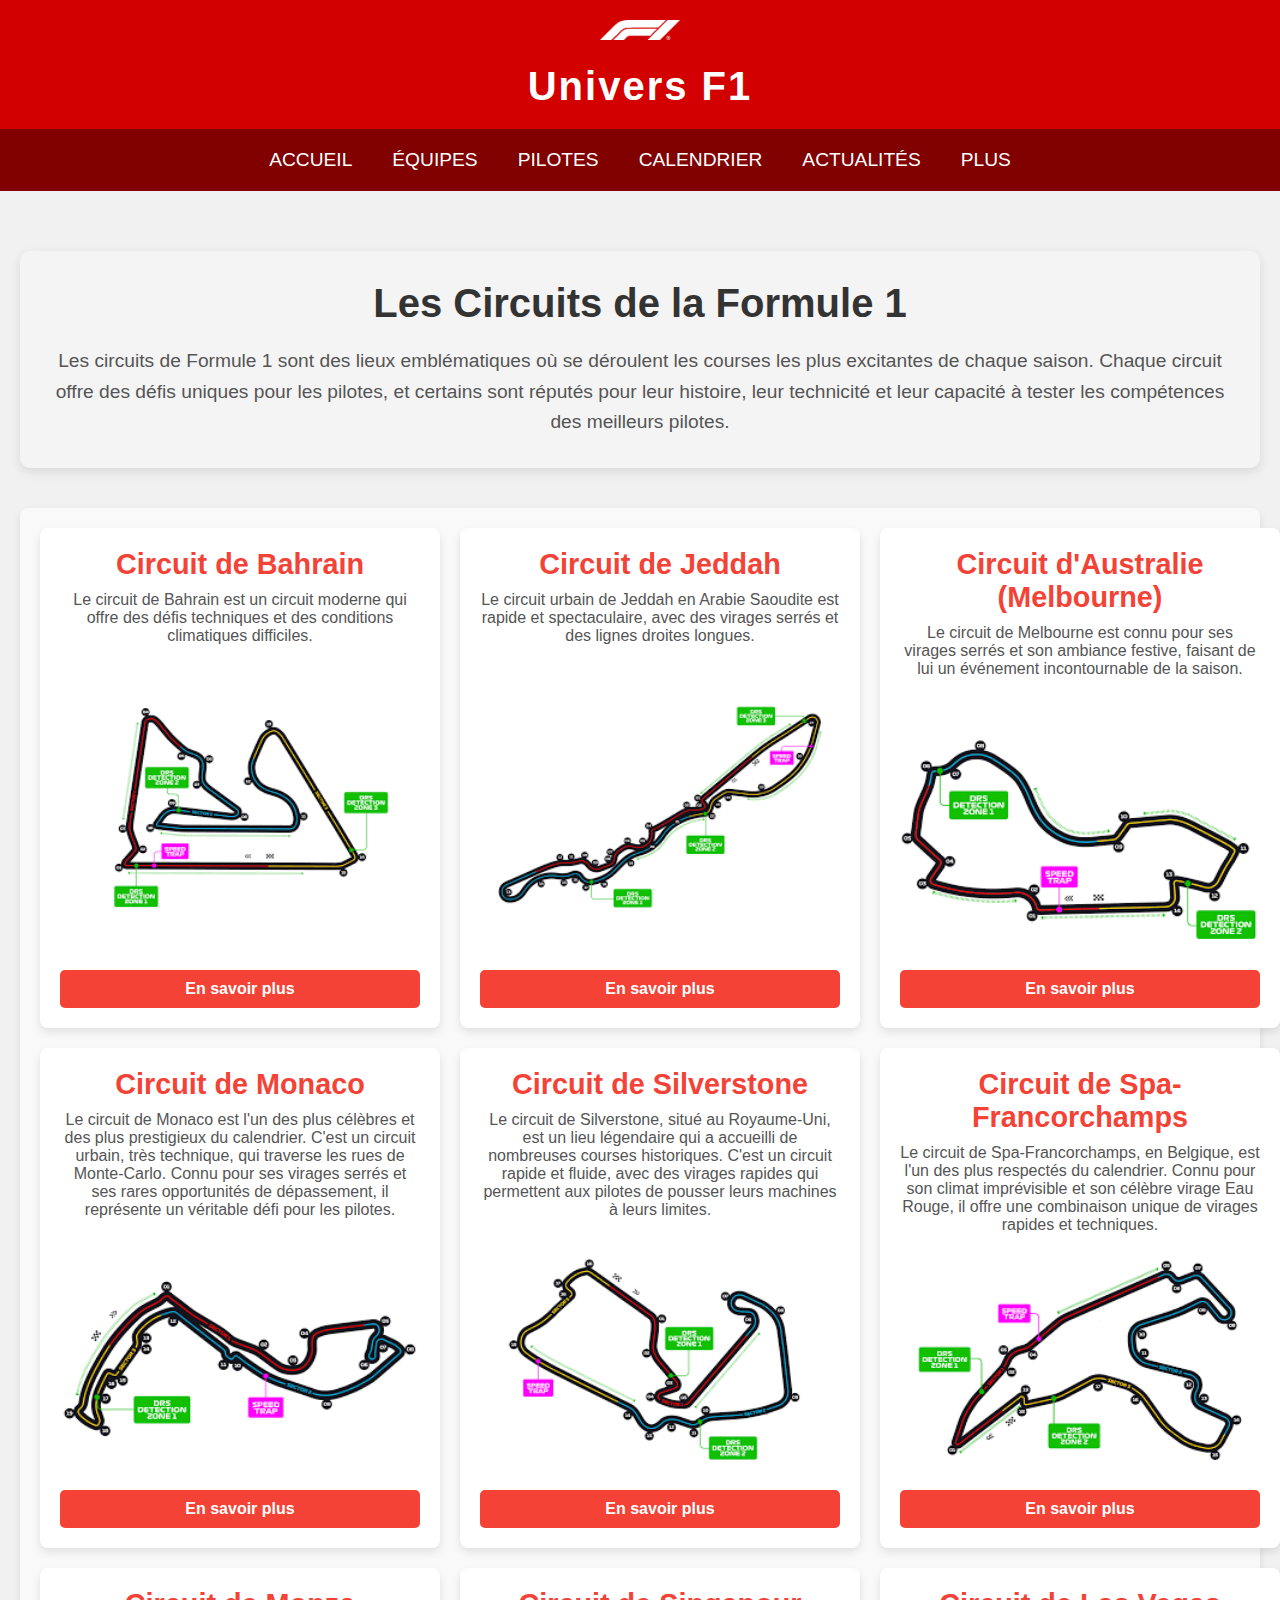
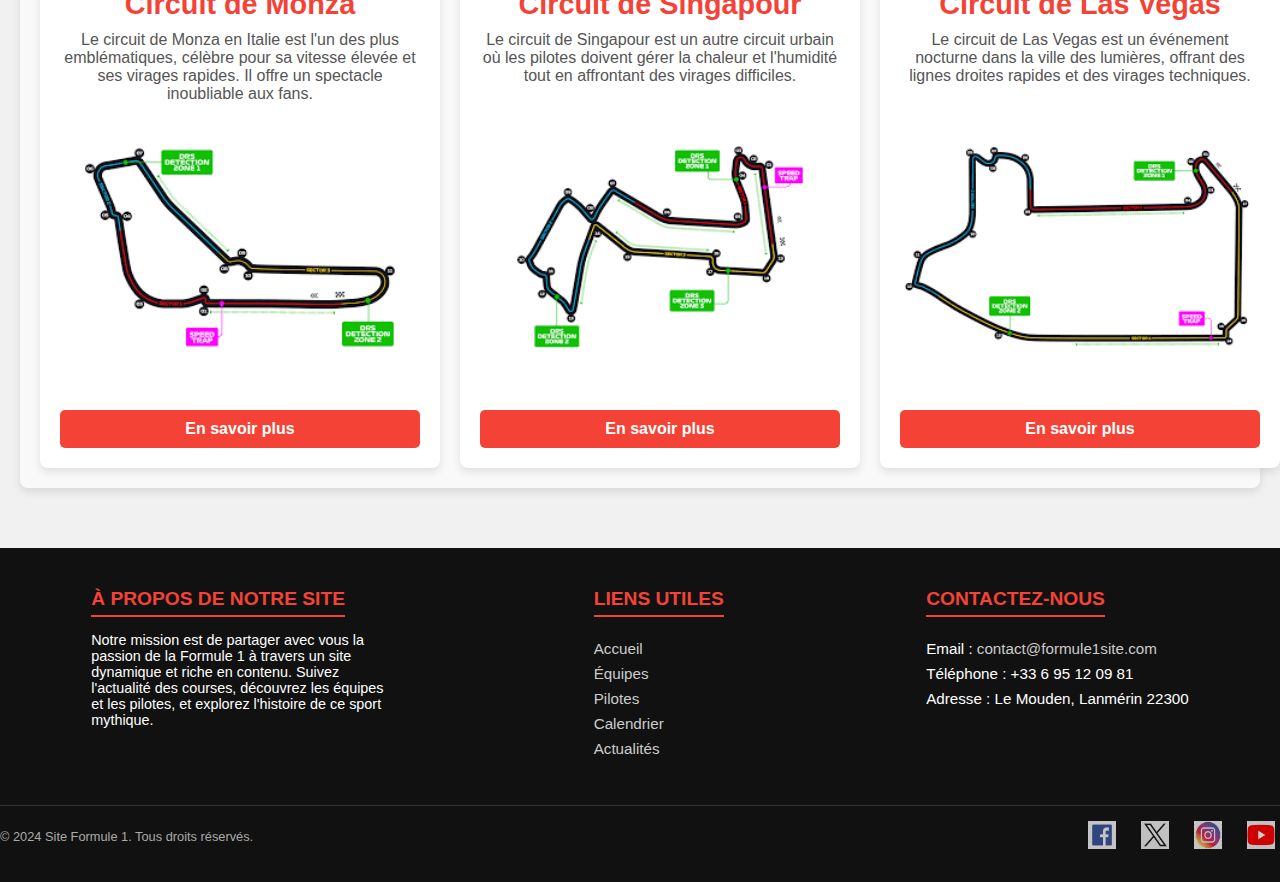
==== circuits.html @ 862d3cd0 "update" ====
<!DOCTYPE html>
<html lang="fr">

<head>
    <meta charset="UTF-8">
    <meta name="viewport" content="width=device-width, initial-scale=1.0">
    <title>Circuits - Formule 1</title>
    <link rel="stylesheet" href="style.css">
</head>

<body>
    <header class="header-f1">
        <div class="header-content">
            <a href="index.html" class="logo">
                <img src="images/logo_f1_blanc.png" alt="logo F1" width="200">
            </a>
            <h1>Univers F1</h1>
        </div>
    </header>

    <nav class="nav-f1">
        <ul>
            <li><a href="index.html">Accueil</a></li>
            <li><a href="teams.html">Équipes</a></li>
            <li><a href="drivers.html">Pilotes</a></li>
            <li><a href="schedule.html">Calendrier</a></li>
            <li><a href="news.html">Actualités</a></li>
            <li class="dropdown">
                <a href="javascript:void(0)">Plus</a>
                <ul class="dropdown-content">
                    <li><a href="circuits.html">Circuits</a></li>
                    <li><a href="gallery.html">Galerie</a></li>
                    <li><a href="shop.html">Boutique</a></li>
                </ul>
            </li>
        </ul>
    </nav>

    <main>
        <!-- Introduction aux circuits -->
        <section class="intro-section">
            <h2>Les Circuits de la Formule 1</h2>
            <p>Les circuits de Formule 1 sont des lieux emblématiques où se déroulent les courses les plus excitantes de chaque saison. Chaque circuit offre des défis uniques pour les pilotes, et certains sont réputés pour leur histoire, leur technicité et leur capacité à tester les compétences des meilleurs pilotes.</p>
        </section>

        <!-- Présentation des circuits -->
        <section class="site-sections">
            <div class="section">
                <h3>Circuit de Bahrain</h3>
                <p>Le circuit de Bahrain est un circuit moderne qui offre des défis techniques et des conditions climatiques difficiles.</p>
                <img src="images/bahrain.png" alt="Circuit de Bahrain" style="padding-bottom:2em;">
                <a href="#" class="cta-button">En savoir plus</a>
            </div>
            <div class="section">
                <h3>Circuit de Jeddah</h3>
                <p>Le circuit urbain de Jeddah en Arabie Saoudite est rapide et spectaculaire, avec des virages serrés et des lignes droites longues.</p>
                <img src="images/jeddah.png" alt="Circuit de Jeddah" style="padding-bottom:2em;">
                <a href="#" class="cta-button">En savoir plus</a>
            </div>
            <div class="section">
                <h3>Circuit d'Australie (Melbourne)</h3>
                <p>Le circuit de Melbourne est connu pour ses virages serrés et son ambiance festive, faisant de lui un événement incontournable de la saison.</p>
                <img src="images/melbourne.png" alt="Circuit de Melbourne">
                <a href="#" class="cta-button">En savoir plus</a>
            </div>
            <div class="section">
                <h3>Circuit de Bakou</h3>
                <p>Le circuit urbain de Bakou en Azerbaïdjan est l'un des plus rapides du calendrier, combinant virages serrés et grandes lignes droites.</p>
                <img src="images/bakou.png" alt="Circuit de Bakou" style="padding-bottom:2em;">
                <a href="#" class="cta-button">En savoir plus</a>
            </div>
            <div class="section">
                <h3>Circuit de Monaco</h3>
                <p>Le circuit de Monaco est l'un des plus célèbres et des plus prestigieux du calendrier. C'est un circuit urbain, très technique, qui traverse les rues de Monte-Carlo. Connu pour ses virages serrés et ses rares opportunités de dépassement, il représente un véritable défi pour les pilotes.</p>
                <img src="images/monaco.png" alt="Circuit de Monaco">
                <a href="#" class="cta-button">En savoir plus</a>
            </div>
            <div class="section">
                <h3>Circuit de Silverstone</h3>
                <p>Le circuit de Silverstone, situé au Royaume-Uni, est un lieu légendaire qui a accueilli de nombreuses courses historiques. C'est un circuit rapide et fluide, avec des virages rapides qui permettent aux pilotes de pousser leurs machines à leurs limites.</p>
                <img src="images/silverstone.png" alt="Circuit de Silverstone">
                <a href="#" class="cta-button">En savoir plus</a>
            </div>
            <div class="section">
                <h3>Circuit de Spa-Francorchamps</h3>
                <p>Le circuit de Spa-Francorchamps, en Belgique, est l'un des plus respectés du calendrier. Connu pour son climat imprévisible et son célèbre virage Eau Rouge, il offre une combinaison unique de virages rapides et techniques.</p>
                <img src="images/spa.png" alt="Circuit de Spa">
                <a href="#" class="cta-button">En savoir plus</a>
            </div>
            <div class="section">
                <h3>Circuit de Suzuka</h3>
                <p>Le circuit de Suzuka au Japon est célèbre pour sa forme unique en figure 8 et ses défis techniques. Les pilotes adorent ce circuit pour sa complexité et ses virages exigeants, comme le fameux "S de Degner".</p>
                <img src="images/suzuka.png" alt="Circuit de Suzuka" style="padding-bottom:2em;">
                <a href="#" class="cta-button">En savoir plus</a>
            </div>
            <div class="section">
                <h3>Circuit de Monza</h3>
                <p>Le circuit de Monza en Italie est l'un des plus emblématiques, célèbre pour sa vitesse élevée et ses virages rapides. Il offre un spectacle inoubliable aux fans.</p>
                <img src="images/monza.png" alt="Circuit de Monza" style="padding-bottom:2em;">
                <a href="#" class="cta-button">En savoir plus</a>
            </div>
            <div class="section">
                <h3>Circuit de Singapour</h3>
                <p>Le circuit de Singapour est un autre circuit urbain où les pilotes doivent gérer la chaleur et l'humidité tout en affrontant des virages difficiles.</p>
                <img src="images/singapour.png" alt="Circuit de Singapour" style="padding-bottom:2em;">
                <a href="#" class="cta-button">En savoir plus</a>
            </div>
            <div class="section">
                <h3>Circuit de Las Vegas</h3>
                <p>Le circuit de Las Vegas est un événement nocturne dans la ville des lumières, offrant des lignes droites rapides et des virages techniques.</p>
                <img src="images/lasvegas.png" alt="Circuit de las Vegas" style="padding-bottom:2em;">
                <a href="#" class="cta-button">En savoir plus</a>
            </div>
            <div class="section">
                <h3>Circuit d'Abou Dabi</h3>
                <p>Le circuit d'Abou Dabi est un circuit moderne qui offre un défi de fin de saison avec ses virages serrés et ses lignes droites rapides.</p>
                <img src="images/abu.png" alt="Circuit de Abu Dabi" style="padding-bottom:2em;">
                <a href="#" class="cta-button">En savoir plus</a>
            </div>
        </section>

    </main>

    <footer class="footer-f1">
        <div class="footer-content">
            <div class="footer-section about">
                <h3>À propos de notre site</h3>
                <p>Notre mission est de partager avec vous la passion de la Formule 1 à travers un site dynamique et riche en contenu. Suivez l'actualité des courses, découvrez les équipes et les pilotes, et explorez l'histoire de ce sport mythique.</p>
            </div>
            <div class="footer-section links">
                <h3>Liens utiles</h3>
                <ul>
                    <li><a href="index.html">Accueil</a></li>
                    <li><a href="teams.html">Équipes</a></li>
                    <li><a href="drivers.html">Pilotes</a></li>
                    <li><a href="schedule.html">Calendrier</a></li>
                    <li><a href="news.html">Actualités</a></li>
                </ul>
            </div>
            <div class="footer-section contact">
                <h3>Contactez-nous</h3>
                <ul>
                    <li>Email : <a href="mailto:contact@formule1site.com">contact@formule1site.com</a></li>
                    <li>Téléphone : +33 6 95 12 09 81</li>
                    <li>Adresse : Le Mouden, Lanmérin 22300</li>
                </ul>
            </div>
        </div>
        <div class="footer-bottom">
            <p>&copy; 2024 Site Formule 1. Tous droits réservés.</p>
            <div class="socials">
                <a href="#"><img src="images/facebook.png" alt="Facebook" width="30"></a>
                <a href="#"><img src="images/X.png" alt="X" width="30"></a>
                <a href="#"><img src="images/instagram.png" alt="Instagram" width="30"></a>
                <a href="#"><img src="images/youtube.png" alt="YouTube" width="30"></a>
            </div>
        </div>
    </footer>
</body>

</html>
---- style.css ----
/* Global styles */
* {
    margin: 0;
    padding: 0;
    box-sizing: border-box;
}

body {
    font-family: 'Arial', sans-serif;
    background-color: #f1f1f1;
    color: #333;
}

/* Header with logo and title */
header {
    background-color: #d20000;
    padding: 20px 0;
    text-align: center;
}

.header-content {
    display: inline-block;
    text-align: center;
}

.logo img {
    width: 80px;
    height: auto;
    margin-bottom: 10px;
}

header h1 {
    color: white;
    font-size: 2.5em;
    font-weight: bold;
    letter-spacing: 2px;
    margin-top: 10px;
}

/* Navigation styles */
.nav-f1 {
    background-color: #810000;
    text-align: center;
    padding: 10px 0;
}

.nav-f1 ul {
    list-style: none;
    display: inline-flex;
    gap: 20px;
}

.nav-f1 li {
    position: relative;
}

.nav-f1 a {
    text-decoration: none;
    color: white;
    font-size: 1.2em;
    text-transform: uppercase;
    padding: 10px;
    display: inline-block;
    border-radius: 5px;
    transition: background-color 0.3s ease, transform 0.3s ease;
}

/* Hover effect for navigation links */
.nav-f1 a:hover {
    background-color: #f1f1f1;
    color: #d20000;
    transform: scale(1.1);  /* Zoom effect on hover */
}

/* Dropdown styles */
.dropdown {
    position: relative;
}

.dropdown-content {
    display: none;
    position: absolute;
    top: 100%;
    left: 0;
    background-color: #d20000;
    border-radius: 5px;
    list-style: none;
    padding: 10px;
    box-shadow: 0px 4px 6px rgba(0, 0, 0, 0.2);
    opacity: 0;
    visibility: hidden;
    transform: translateY(-10px);
    transition: opacity 0.3s ease, transform 0.3s ease, visibility 0.3s ease;
}

.dropdown:hover .dropdown-content {
    display: block;
    opacity: 1;
    visibility: visible;
    transform: translateY(0);
}

/* Dropdown items */
.dropdown-content li {
    padding: 10px;
}

.dropdown-content li a {
    color: white;
    text-transform: none;
    font-size: 1.1em;
}

.dropdown-content li a:hover {
    background-color: #f1f1f1;
    color: #d20000;
}

/* Main content styles */
main {
    padding: 20px;
}

section h2 {
    font-size: 2em;
    font-weight: bold;
    color: #333;
    margin-bottom: 20px;
}

/* Footer */
footer {
    background-color: #333;
    color: white;
    text-align: center;
    padding: 10px 0;
    margin-top: 20px;
}

footer p {
    font-size: 1em;
}


/* Style pour le tableau */
table.table-f1 {
    width: 100%;
    border-collapse: collapse;
    margin-top: 20px;
    border-radius: 8px;
    overflow: hidden;
    box-shadow: 0 2px 10px rgba(0, 0, 0, 0.1);
}

table.table-f1 th, table.table-f1 td {
    padding: 12px 15px;
    text-align: left;
    font-size: 1em;
}

table.table-f1 th {
    background-color: #d20000;
    color: white;
    text-transform: uppercase;
}

table.table-f1 td {
    background-color: #f9f9f9;
    color: #333;
    border-bottom: 1px solid #ddd;
}

table.table-f1 tr:nth-child(even) td {
    background-color: #f1f1f1;
}

table.table-f1 tr:hover td {
    background-color: #f2f2f2;
    cursor: pointer;
}
/* Footer principal */
.footer-f1 {
    background-color: #111;
    color: #fff;
    padding: 30px 0;
    text-align: center;
    font-size: 0.9rem;
}

.footer-content {
    display: flex;
    justify-content: space-around;
    flex-wrap: wrap;
    margin-bottom: 30px;
    gap: 20px;
}

.footer-section {
    margin: 10px;
    max-width: 300px;
    text-align: left;
}

.footer-section h3 {
    border-bottom: 2px solid #f44336;
    display: inline-block;
    margin-bottom: 15px;
    padding-bottom: 5px;
    font-size: 1.2rem;
    color: #f44336;
    text-transform: uppercase;
}

.footer-section ul {
    list-style: none;
    padding: 0;
}

.footer-section ul li {
    margin: 8px 0;
    font-size: 0.95rem;
}

.footer-section ul li a {
    color: #ccc;
    text-decoration: none;
    transition: color 0.3s, text-decoration 0.3s;
}

.footer-section ul li a:hover {
    color: #f44336;
    text-decoration: underline;
}

/* Ligne de fin */
.footer-bottom {
    border-top: 1px solid #333;
    padding-top: 15px;
    font-size: 0.8rem;
    color: #aaa;
    display: flex;
    justify-content: space-between;
    align-items: center;
    flex-wrap: wrap;
    gap: 10px;
}

.footer-bottom .socials {
    display: flex;
    justify-content: center;
    gap: 15px;
}

.footer-bottom .socials a {
    margin: 0 5px;
    display: inline-block;
    transition: transform 0.3s ease;
}

.footer-bottom .socials img {
    width: 28px;
    height: 28px;
    filter: brightness(0.8);
    transition: filter 0.3s, transform 0.3s;
}

.footer-bottom .socials a:hover img {
    filter: brightness(1);
    transform: scale(1.1);
}

/* Responsive */
@media (max-width: 768px) {
    .footer-content {
        flex-direction: column;
        align-items: center;
    }

    .footer-section {
        text-align: center;
    }

    .footer-bottom {
        flex-direction: column;
        text-align: center;
    }
}

/* Appliquer flexbox pour aligner les éléments */
html, body {
    height: 100%; /* Permet de remplir toute la hauteur de la fenêtre */
    display: flex;
    flex-direction: column;
}

/* Main doit occuper tout l'espace disponible */
main {
    flex: 1; /* Prend tout l'espace restant entre le header et le footer */
}

.footer-f1 {
    margin-top: auto; /* Garantit que le footer reste en bas */
}

.info {
    padding: 2rem;
    background-color: #f4f4f4;
    margin: 2rem 0;
    border-radius: 8px;
    box-shadow: 0 2px 10px rgba(0, 0, 0, 0.1);
}

h2 {
    font-size: 1.8rem;
    color: #333;
    margin-bottom: 1rem;
    font-weight: bold;
}

#race-info {
    background-color: #fff;
    padding: 1.5rem;
    border-radius: 8px;
    box-shadow: 0 2px 6px rgba(0, 0, 0, 0.1);
}

#race-info h3 {
    font-size: 1.5rem;
    color: #f44336;
    margin-bottom: 1rem;
}

#race-info ul {
    list-style-type: none;
    padding-left: 0;
}

#race-info ul li {
    font-size: 1.2rem;
    color: #555;
    padding: 0.5rem 0;
}

#race-info ul li:nth-child(even) {
    background-color: #f9f9f9;
}

/* Style général pour les sections */
section {
    margin: 40px 0;
    padding: 20px;
    background-color: #f9f9f9;
    border-radius: 8px;
    box-shadow: 0 4px 8px rgba(0, 0, 0, 0.1);
}

/* Introduction au site */
.intro-section {
    text-align: center;
    background-color: #f4f4f4;
    padding: 30px;
    border-radius: 10px;
    box-shadow: 0 4px 12px rgba(0, 0, 0, 0.1);
}

.intro-section h2 {
    font-size: 2.5em;
    color: #333;
    margin-bottom: 20px;
}

.intro-section p {
    font-size: 1.2em;
    color: #555;
    line-height: 1.6;
}

/* Sections individuelles (équipes, pilotes, etc.) */
.site-sections {
    display: grid;
    grid-template-columns: 1fr 1fr 1fr 1fr;
    gap: 20px;
}

.section {
    background-color: #ffffff;
    border-radius: 8px;
    padding: 20px;
    text-align: center;
    box-shadow: 0 4px 8px rgba(0, 0, 0, 0.1);
    display: flex;
    flex-direction: column;
    justify-content: space-between; /* Assure que le contenu est bien distribué */
    height: 500px; /* Ajustez la hauteur en fonction de vos besoins */
    width: 400px;
}


.section h3 {
    font-size: 1.8em;
    color: #f44336;
    margin-bottom: 10px;
}

.section p {
    font-size: 1em;
    color: #555;
    margin-bottom: 15px;
    flex-grow: 1; /* Permet de prendre de la place et de pousser le bouton vers le bas */
}

.cta-button {
    background-color: #f44336;
    color: #fff;
    text-decoration: none;
    padding: 10px 20px;
    border-radius: 5px;
    font-weight: bold;
    transition: background-color 0.3s;
    margin-top:30px;
}

.cta-button:hover {
    background-color: #810000;
}


/* Section Circuits */
.circuits-section {
    background-color: #ffffff;
    padding: 40px 20px;
    text-align: center;
    border-radius: 8px;
    box-shadow: 0 4px 8px rgba(0, 0, 0, 0.1);
    display: flex;
    flex-direction: column;
    justify-content: space-between; /* Assure que le contenu se répartit */
    height: 500px; /* Ajustez la hauteur selon vos besoins */
}

.circuits-section h2 {
    font-size: 2.5em;
    color: #333;
    margin-bottom: 20px;
}

.circuits-section p {
    font-size: 1.2em;
    color: #555;
    line-height: 1.6;
    margin-bottom: 20px;
    flex-grow: 1; /* Permet au texte de prendre l'espace restant */
}

.circuits-section .cta-button {
    background-color: #f44336;
    color: #fff;
    text-decoration: none;
    padding: 10px 20px;
    border-radius: 5px;
    font-weight: bold;
    transition: background-color 0.3s;
    margin-top: auto; /* Colle le bouton en bas de la section */
}

.circuits-section .cta-button:hover {
    background-color: #0056b3;
}

/* Adaptation mobile */
@media (max-width: 768px) {
    .circuits-section h2 {
        font-size: 2em;
    }

    .circuits-section p {
        font-size: 1.1em;
    }
}


/* Galerie */
.gallery-section {
    background-color: #ffffff;
    padding: 40px 20px;
    text-align: center;
    border-radius: 8px;
    box-shadow: 0 4px 8px rgba(0, 0, 0, 0.1);
}

.gallery-section h2 {
    font-size: 2.5em;
    color: #333;
    margin-bottom: 20px;
}

.gallery-section p {
    font-size: 1.2em;
    color: #555;
    line-height: 1.6;
    margin-bottom: 20px;
}

/* Section Boutique */
.shop-section {
    background-color: #f7f7f7;
    padding: 40px 20px;
    text-align: center;
    border-radius: 8px;
    box-shadow: 0 4px 8px rgba(0, 0, 0, 0.1);
}

.shop-section h2 {
    font-size: 2.5em;
    color: #333;
    margin-bottom: 20px;
}

.shop-section p {
    font-size: 1.2em;
    color: #555;
    line-height: 1.6;
    margin-bottom: 20px;
}

/* Adaptation mobile */
@media (max-width: 768px) {
    .site-sections {
        grid-template-columns: 1fr 1fr;
    }

    .intro-section h2 {
        font-size: 2em;
    }

    .section h3 {
        font-size: 1.5em;
    }

    .statistics-section h2,
    .gallery-section h2,
    .shop-section h2 {
        font-size: 2em;
    }
}
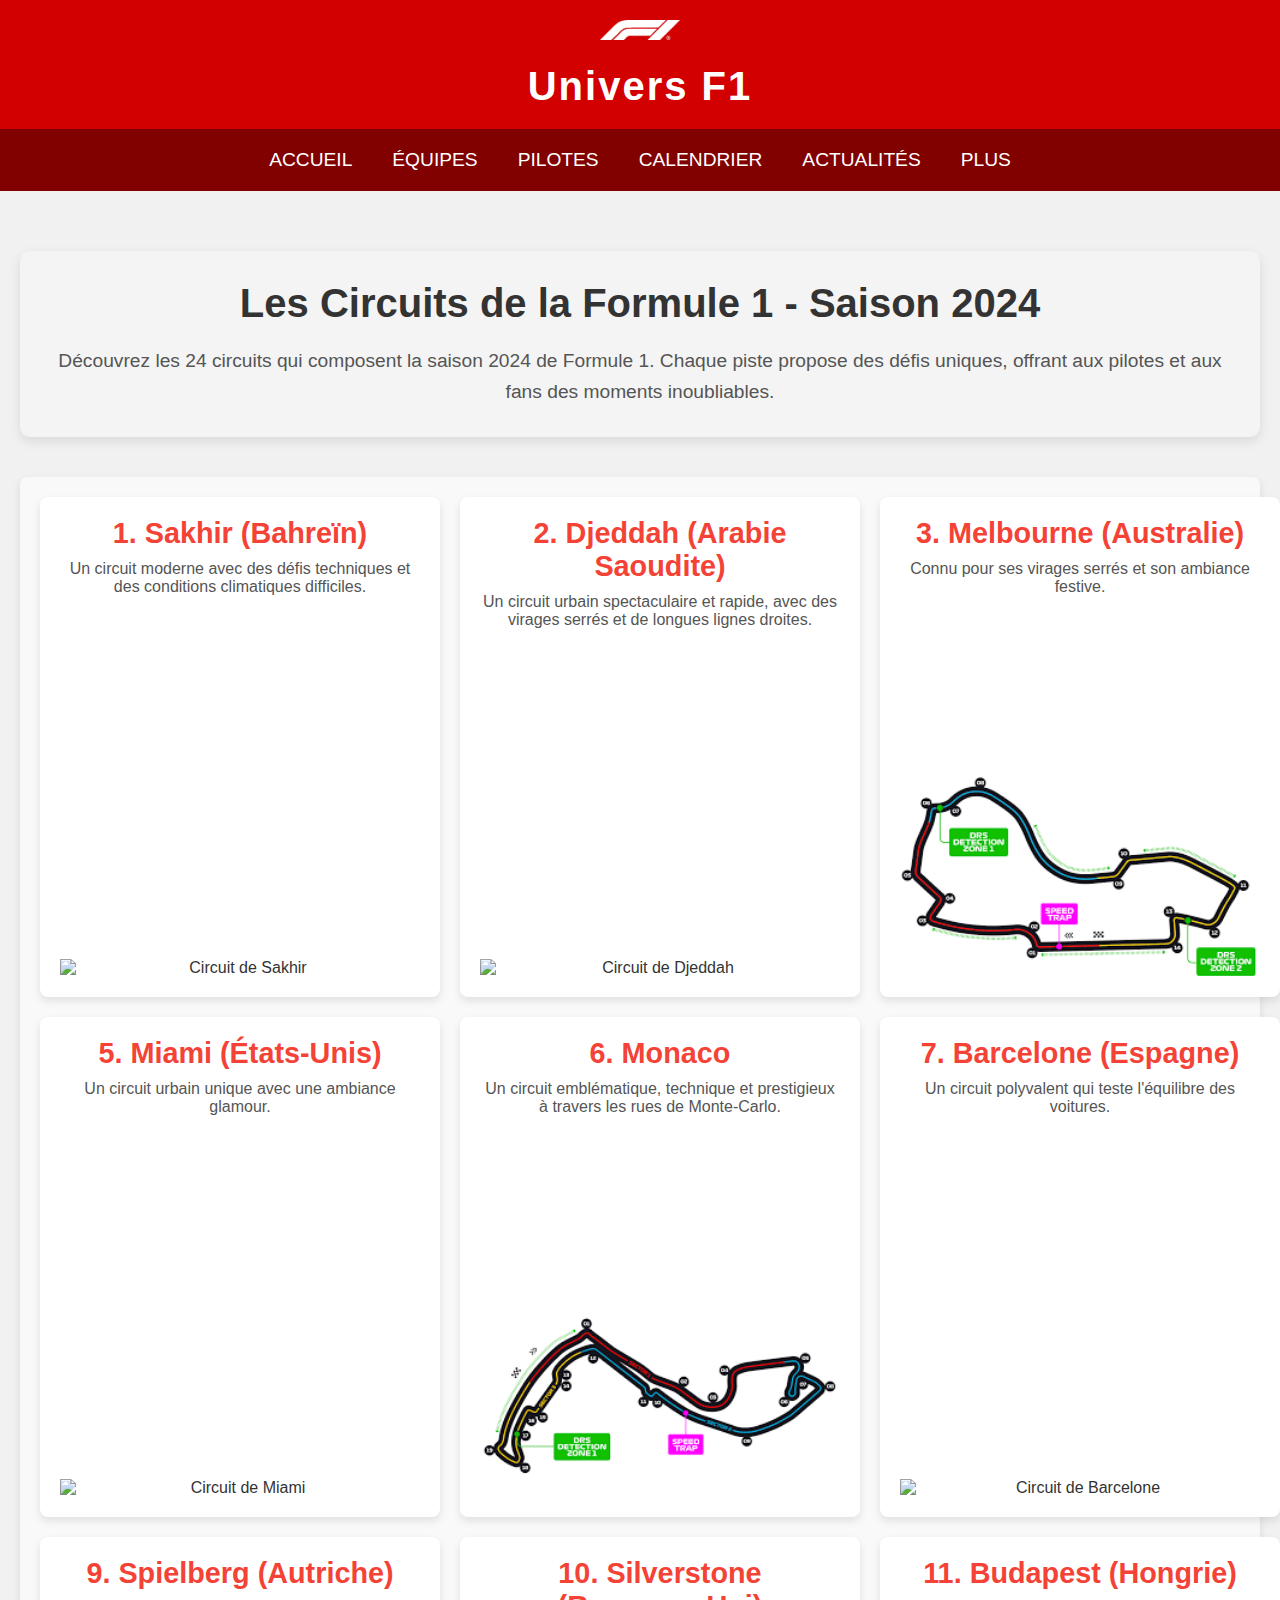
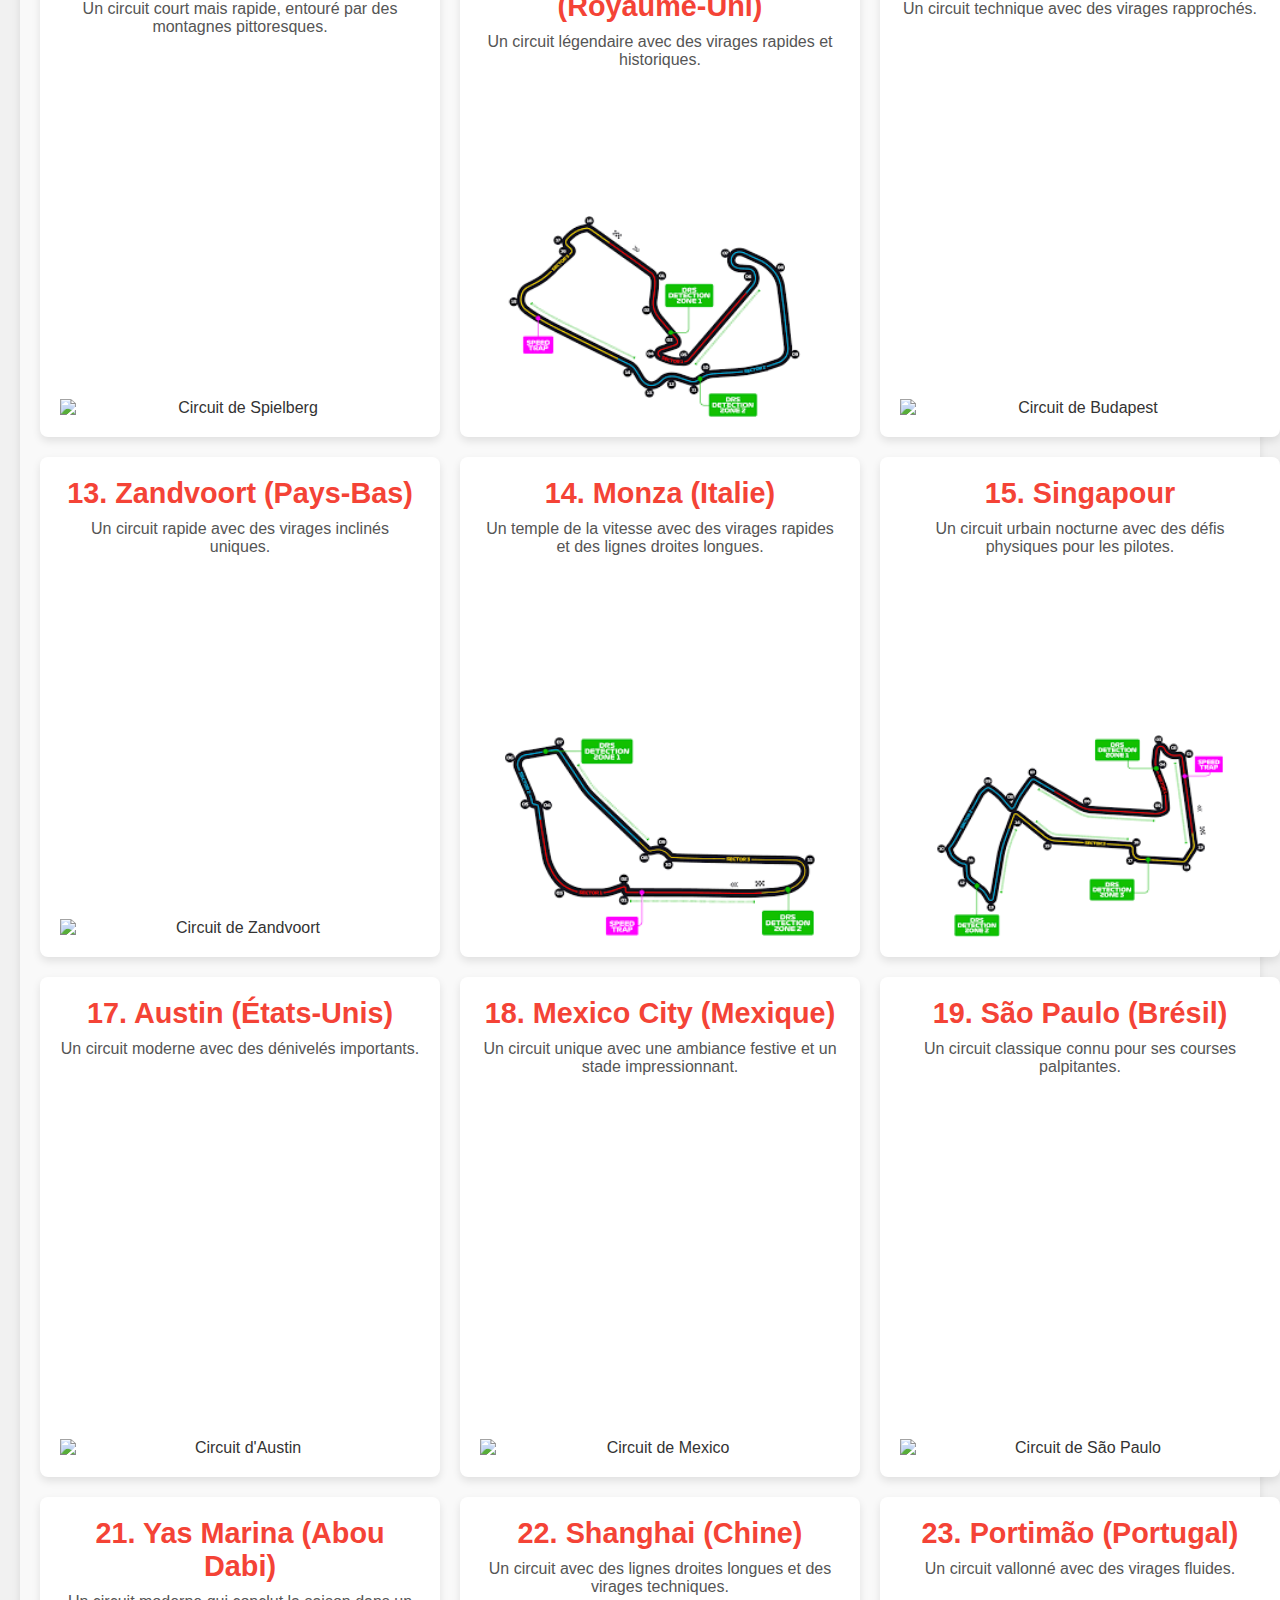
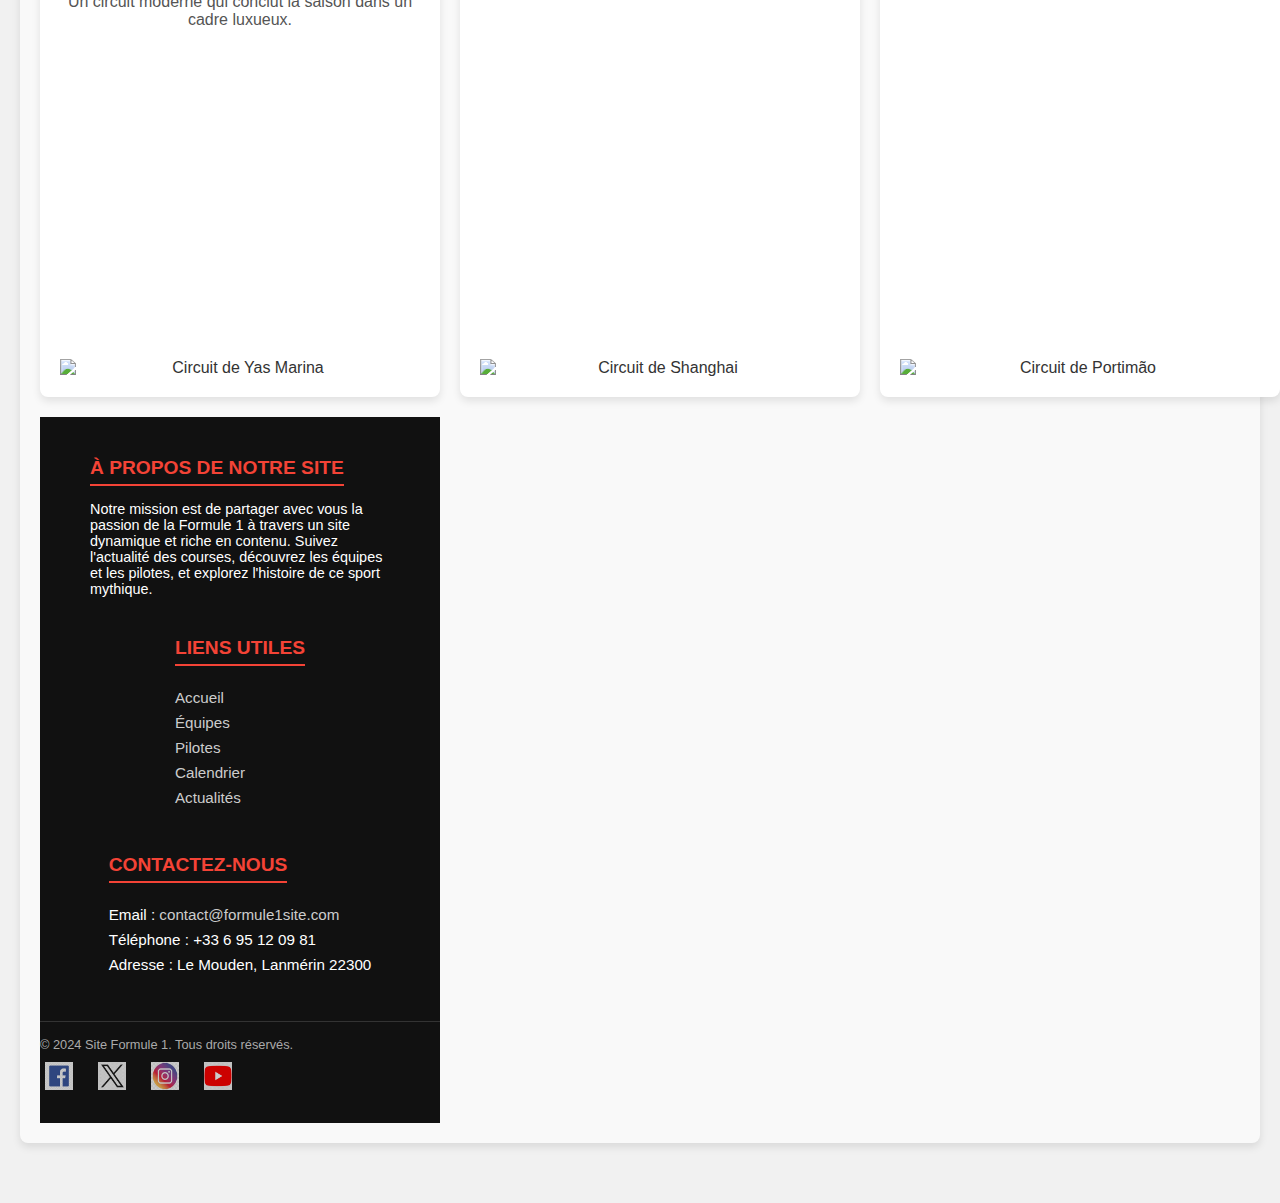
==== commit 21b9c578: "update" ====
--- a/circuits.html
+++ b/circuits.html
@@ -37,89 +37,132 @@
     </nav>
 
     <main>
-        <!-- Introduction aux circuits -->
         <section class="intro-section">
-            <h2>Les Circuits de la Formule 1</h2>
-            <p>Les circuits de Formule 1 sont des lieux emblématiques où se déroulent les courses les plus excitantes de chaque saison. Chaque circuit offre des défis uniques pour les pilotes, et certains sont réputés pour leur histoire, leur technicité et leur capacité à tester les compétences des meilleurs pilotes.</p>
+            <h2>Les Circuits de la Formule 1 - Saison 2024</h2>
+            <p>Découvrez les 24 circuits qui composent la saison 2024 de Formule 1. Chaque piste propose des défis uniques, offrant aux pilotes et aux fans des moments inoubliables.</p>
         </section>
 
-        <!-- Présentation des circuits -->
         <section class="site-sections">
             <div class="section">
-                <h3>Circuit de Bahrain</h3>
-                <p>Le circuit de Bahrain est un circuit moderne qui offre des défis techniques et des conditions climatiques difficiles.</p>
-                <img src="images/bahrain.png" alt="Circuit de Bahrain" style="padding-bottom:2em;">
-                <a href="#" class="cta-button">En savoir plus</a>
-            </div>
-            <div class="section">
-                <h3>Circuit de Jeddah</h3>
-                <p>Le circuit urbain de Jeddah en Arabie Saoudite est rapide et spectaculaire, avec des virages serrés et des lignes droites longues.</p>
-                <img src="images/jeddah.png" alt="Circuit de Jeddah" style="padding-bottom:2em;">
-                <a href="#" class="cta-button">En savoir plus</a>
-            </div>
-            <div class="section">
-                <h3>Circuit d'Australie (Melbourne)</h3>
-                <p>Le circuit de Melbourne est connu pour ses virages serrés et son ambiance festive, faisant de lui un événement incontournable de la saison.</p>
+                <h3>1. Sakhir (Bahreïn)</h3>
+                <p>Un circuit moderne avec des défis techniques et des conditions climatiques difficiles.</p>
+                <img src="images/sakhir.png" alt="Circuit de Sakhir">
+            </div>
+            <div class="section">
+                <h3>2. Djeddah (Arabie Saoudite)</h3>
+                <p>Un circuit urbain spectaculaire et rapide, avec des virages serrés et de longues lignes droites.</p>
+                <img src="images/djeddah.png" alt="Circuit de Djeddah">
+            </div>
+            <div class="section">
+                <h3>3. Melbourne (Australie)</h3>
+                <p>Connu pour ses virages serrés et son ambiance festive.</p>
                 <img src="images/melbourne.png" alt="Circuit de Melbourne">
-                <a href="#" class="cta-button">En savoir plus</a>
-            </div>
-            <div class="section">
-                <h3>Circuit de Bakou</h3>
-                <p>Le circuit urbain de Bakou en Azerbaïdjan est l'un des plus rapides du calendrier, combinant virages serrés et grandes lignes droites.</p>
-                <img src="images/bakou.png" alt="Circuit de Bakou" style="padding-bottom:2em;">
-                <a href="#" class="cta-button">En savoir plus</a>
-            </div>
-            <div class="section">
-                <h3>Circuit de Monaco</h3>
-                <p>Le circuit de Monaco est l'un des plus célèbres et des plus prestigieux du calendrier. C'est un circuit urbain, très technique, qui traverse les rues de Monte-Carlo. Connu pour ses virages serrés et ses rares opportunités de dépassement, il représente un véritable défi pour les pilotes.</p>
+            </div>
+            <div class="section">
+                <h3>4. Imola (Italie)</h3>
+                <p>Un circuit historique qui met les compétences des pilotes à l'épreuve.</p>
+                <img src="images/imola.png" alt="Circuit d'Imola">
+            </div>
+            <div class="section">
+                <h3>5. Miami (États-Unis)</h3>
+                <p>Un circuit urbain unique avec une ambiance glamour.</p>
+                <img src="images/miami.png" alt="Circuit de Miami">
+            </div>
+            <div class="section">
+                <h3>6. Monaco</h3>
+                <p>Un circuit emblématique, technique et prestigieux à travers les rues de Monte-Carlo.</p>
                 <img src="images/monaco.png" alt="Circuit de Monaco">
-                <a href="#" class="cta-button">En savoir plus</a>
-            </div>
-            <div class="section">
-                <h3>Circuit de Silverstone</h3>
-                <p>Le circuit de Silverstone, situé au Royaume-Uni, est un lieu légendaire qui a accueilli de nombreuses courses historiques. C'est un circuit rapide et fluide, avec des virages rapides qui permettent aux pilotes de pousser leurs machines à leurs limites.</p>
+            </div>
+            <div class="section">
+                <h3>7. Barcelone (Espagne)</h3>
+                <p>Un circuit polyvalent qui teste l'équilibre des voitures.</p>
+                <img src="images/barcelone.png" alt="Circuit de Barcelone">
+            </div>
+            <div class="section">
+                <h3>8. Montréal (Canada)</h3>
+                <p>Un circuit rapide avec des murs proches et des défis techniques.</p>
+                <img src="images/montreal.png" alt="Circuit de Montréal">
+            </div>
+            <div class="section">
+                <h3>9. Spielberg (Autriche)</h3>
+                <p>Un circuit court mais rapide, entouré par des montagnes pittoresques.</p>
+                <img src="images/spielberg.png" alt="Circuit de Spielberg">
+            </div>
+            <div class="section">
+                <h3>10. Silverstone (Royaume-Uni)</h3>
+                <p>Un circuit légendaire avec des virages rapides et historiques.</p>
                 <img src="images/silverstone.png" alt="Circuit de Silverstone">
-                <a href="#" class="cta-button">En savoir plus</a>
-            </div>
-            <div class="section">
-                <h3>Circuit de Spa-Francorchamps</h3>
-                <p>Le circuit de Spa-Francorchamps, en Belgique, est l'un des plus respectés du calendrier. Connu pour son climat imprévisible et son célèbre virage Eau Rouge, il offre une combinaison unique de virages rapides et techniques.</p>
-                <img src="images/spa.png" alt="Circuit de Spa">
-                <a href="#" class="cta-button">En savoir plus</a>
-            </div>
-            <div class="section">
-                <h3>Circuit de Suzuka</h3>
-                <p>Le circuit de Suzuka au Japon est célèbre pour sa forme unique en figure 8 et ses défis techniques. Les pilotes adorent ce circuit pour sa complexité et ses virages exigeants, comme le fameux "S de Degner".</p>
-                <img src="images/suzuka.png" alt="Circuit de Suzuka" style="padding-bottom:2em;">
-                <a href="#" class="cta-button">En savoir plus</a>
-            </div>
-            <div class="section">
-                <h3>Circuit de Monza</h3>
-                <p>Le circuit de Monza en Italie est l'un des plus emblématiques, célèbre pour sa vitesse élevée et ses virages rapides. Il offre un spectacle inoubliable aux fans.</p>
-                <img src="images/monza.png" alt="Circuit de Monza" style="padding-bottom:2em;">
-                <a href="#" class="cta-button">En savoir plus</a>
-            </div>
-            <div class="section">
-                <h3>Circuit de Singapour</h3>
-                <p>Le circuit de Singapour est un autre circuit urbain où les pilotes doivent gérer la chaleur et l'humidité tout en affrontant des virages difficiles.</p>
-                <img src="images/singapour.png" alt="Circuit de Singapour" style="padding-bottom:2em;">
-                <a href="#" class="cta-button">En savoir plus</a>
-            </div>
-            <div class="section">
-                <h3>Circuit de Las Vegas</h3>
-                <p>Le circuit de Las Vegas est un événement nocturne dans la ville des lumières, offrant des lignes droites rapides et des virages techniques.</p>
-                <img src="images/lasvegas.png" alt="Circuit de las Vegas" style="padding-bottom:2em;">
-                <a href="#" class="cta-button">En savoir plus</a>
-            </div>
-            <div class="section">
-                <h3>Circuit d'Abou Dabi</h3>
-                <p>Le circuit d'Abou Dabi est un circuit moderne qui offre un défi de fin de saison avec ses virages serrés et ses lignes droites rapides.</p>
-                <img src="images/abu.png" alt="Circuit de Abu Dabi" style="padding-bottom:2em;">
-                <a href="#" class="cta-button">En savoir plus</a>
-            </div>
-        </section>
-
-    </main>
+            </div>
+            <div class="section">
+                <h3>11. Budapest (Hongrie)</h3>
+                <p>Un circuit technique avec des virages rapprochés.</p>
+                <img src="images/budapest.png" alt="Circuit de Budapest">
+            </div>
+            <div class="section">
+                <h3>12. Spa-Francorchamps (Belgique)</h3>
+                <p>Un circuit emblématique avec son célèbre virage Eau Rouge.</p>
+                <img src="images/spa.png" alt="Circuit de Spa-Francorchamps">
+            </div>
+            <div class="section">
+                <h3>13. Zandvoort (Pays-Bas)</h3>
+                <p>Un circuit rapide avec des virages inclinés uniques.</p>
+                <img src="images/zandvoort.png" alt="Circuit de Zandvoort">
+            </div>
+            <div class="section">
+                <h3>14. Monza (Italie)</h3>
+                <p>Un temple de la vitesse avec des virages rapides et des lignes droites longues.</p>
+                <img src="images/monza.png" alt="Circuit de Monza">
+            </div>
+            <div class="section">
+                <h3>15. Singapour</h3>
+                <p>Un circuit urbain nocturne avec des défis physiques pour les pilotes.</p>
+                <img src="images/singapour.png" alt="Circuit de Singapour">
+            </div>
+            <div class="section">
+                <h3>16. Suzuka (Japon)</h3>
+                <p>Un circuit technique en forme de "8", adoré par les pilotes.</p>
+                <img src="images/suzuka.png" alt="Circuit de Suzuka">
+            </div>
+            <div class="section">
+                <h3>17. Austin (États-Unis)</h3>
+                <p>Un circuit moderne avec des dénivelés importants.</p>
+                <img src="images/austin.png" alt="Circuit d'Austin">
+            </div>
+            <div class="section">
+                <h3>18. Mexico City (Mexique)</h3>
+                <p>Un circuit unique avec une ambiance festive et un stade impressionnant.</p>
+                <img src="images/mexico.png" alt="Circuit de Mexico">
+            </div>
+            <div class="section">
+                <h3>19. São Paulo (Brésil)</h3>
+                <p>Un circuit classique connu pour ses courses palpitantes.</p>
+                <img src="images/saopaulo.png" alt="Circuit de São Paulo">
+            </div>
+            <div class="section">
+                <h3>20. Las Vegas (États-Unis)</h3>
+                <p>Un nouveau circuit urbain spectaculaire dans la ville du divertissement.</p>
+                <img src="images/lasvegas.png" alt="Circuit de Las Vegas">
+            </div>
+            <div class="section">
+                <h3>21. Yas Marina (Abou Dabi)</h3>
+                <p>Un circuit moderne qui conclut la saison dans un cadre luxueux.</p>
+                <img src="images/yasmarina.png" alt="Circuit de Yas Marina">
+            </div>
+            <div class="section">
+                <h3>22. Shanghai (Chine)</h3>
+                <p>Un circuit avec des lignes droites longues et des virages techniques.</p>
+                <img src="images/shanghai.png" alt="Circuit de Shanghai">
+            </div>
+            <div class="section">
+                <h3>23. Portimão (Portugal)</h3>
+                <p>Un circuit vallonné avec des virages fluides.</p>
+                <img src="images/portimao.png" alt="Circuit de Portimão">
+            </div>
+            <div class="section">
+                <h3>24. Baku (Azerbaïdjan)</h3>
+                <p>Le circuit de Bakou, en Azerbaïdjan, est célèbre pour ses lignes droites rapides et son tracé urbain exigeant.</p>
+                <img src="images/baku.png" alt="circuit de Baku">
+            </div>
 
     <footer class="footer-f1">
         <div class="footer-content">
--- a/style.css
+++ b/style.css
@@ -464,7 +464,7 @@
 }
 
 .circuits-section .cta-button:hover {
-    background-color: #0056b3;
+    background-color: #810000;
 }
 
 /* Adaptation mobile */
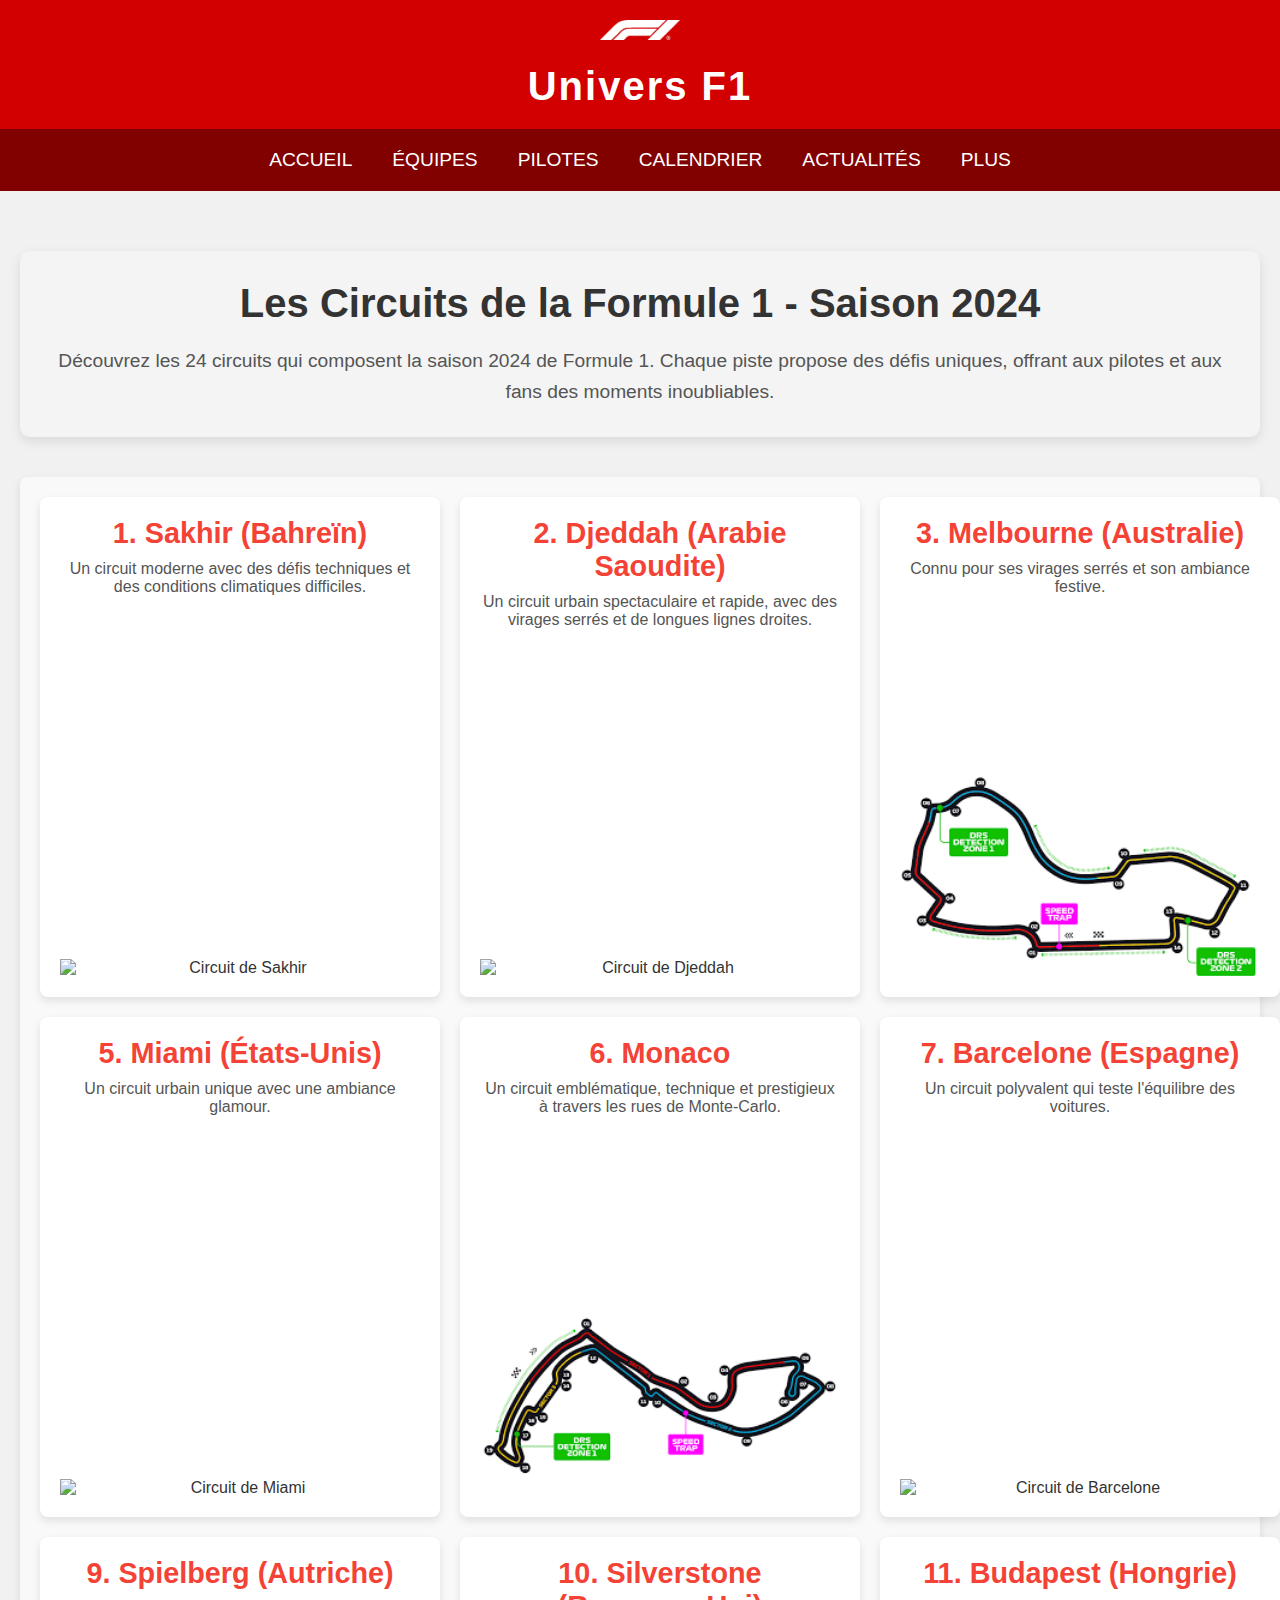
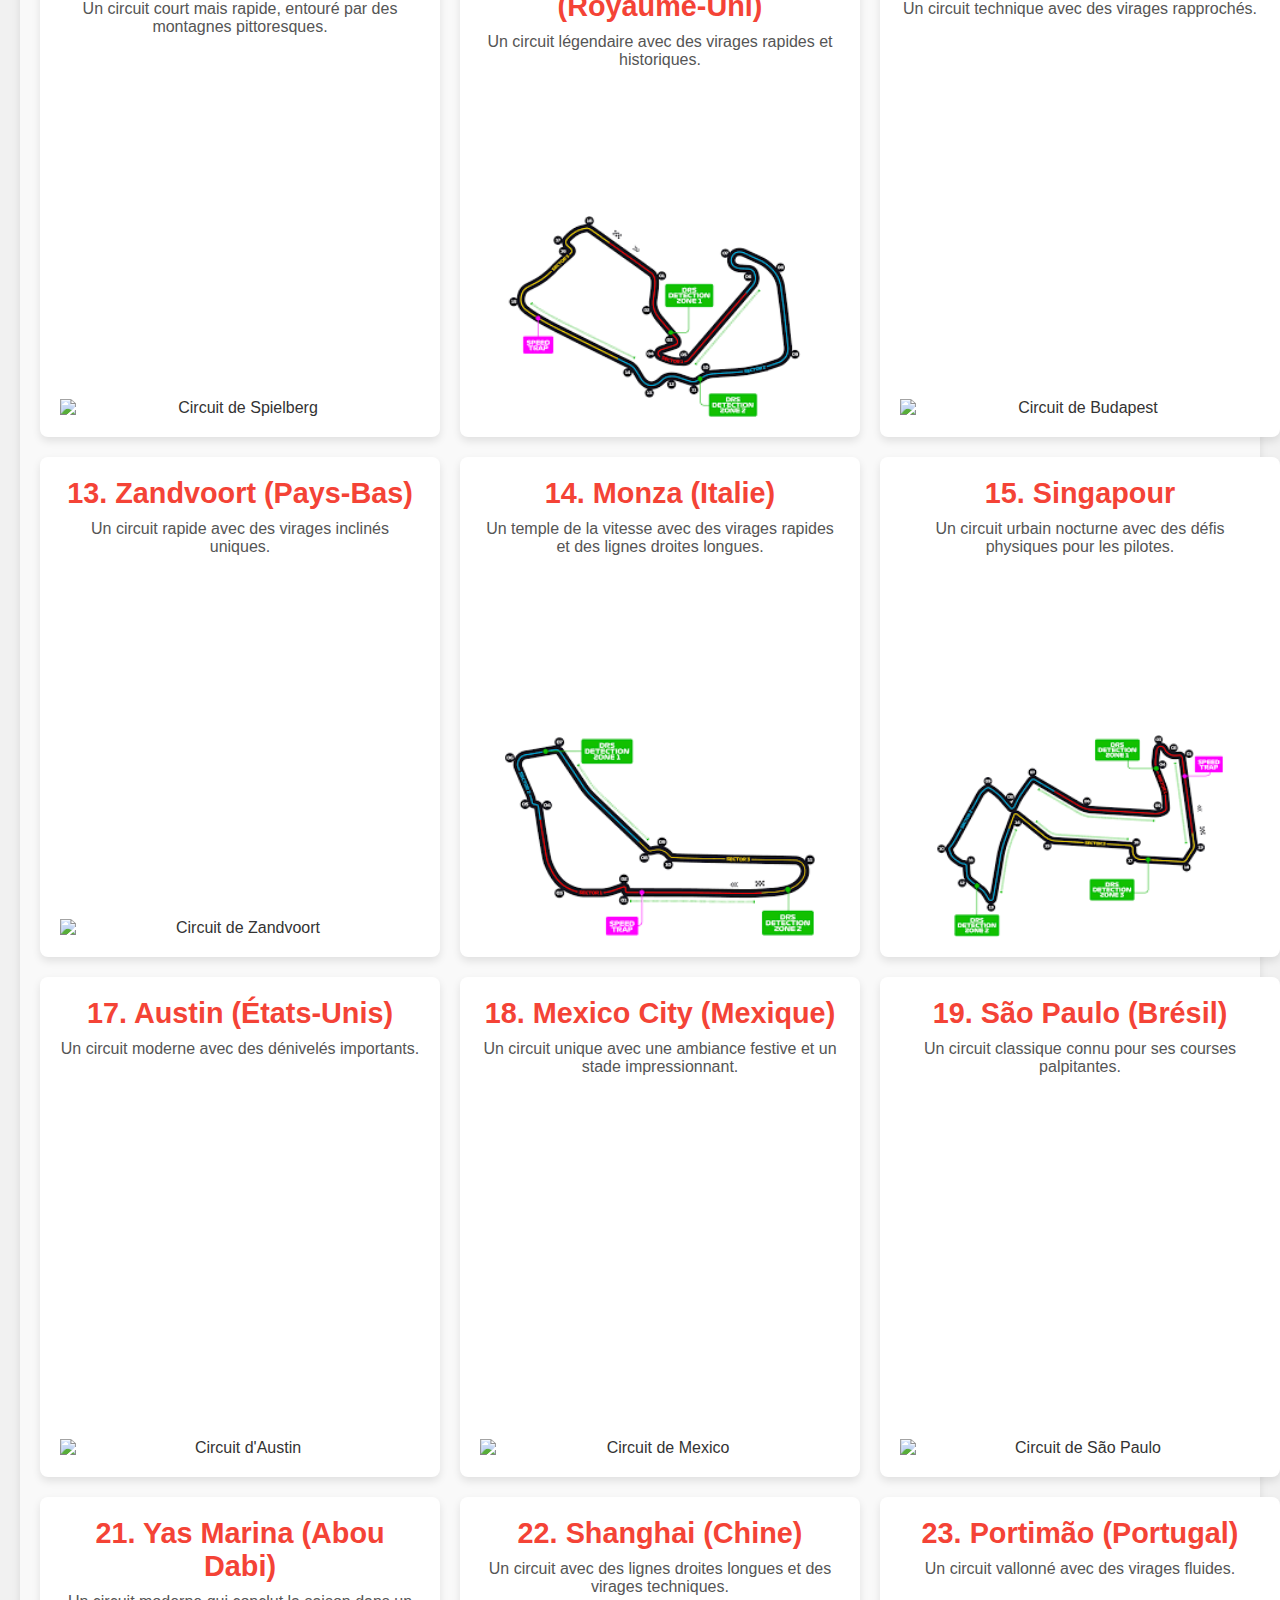
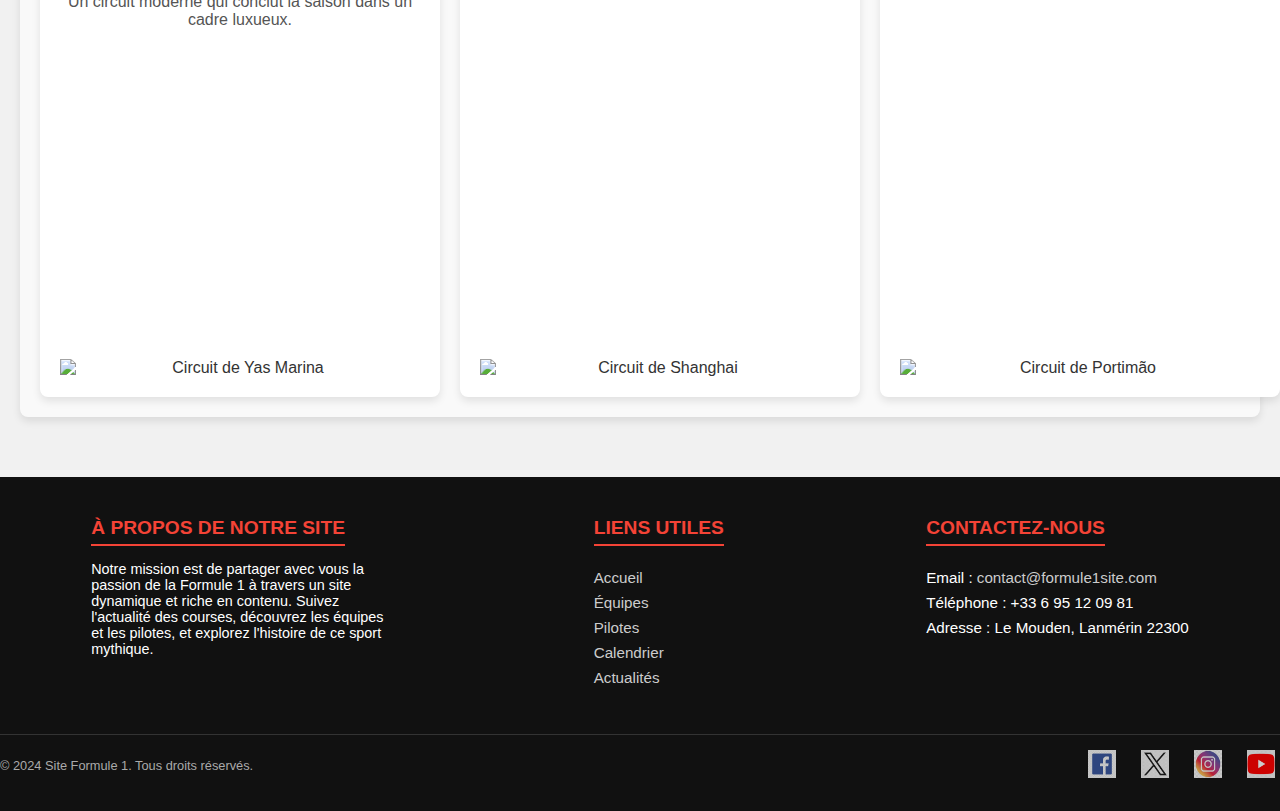
==== commit 668b428c: "update" ====
--- a/circuits.html
+++ b/circuits.html
@@ -163,7 +163,8 @@
                 <p>Le circuit de Bakou, en Azerbaïdjan, est célèbre pour ses lignes droites rapides et son tracé urbain exigeant.</p>
                 <img src="images/baku.png" alt="circuit de Baku">
             </div>
-
+        </section>
+    </main>
     <footer class="footer-f1">
         <div class="footer-content">
             <div class="footer-section about">
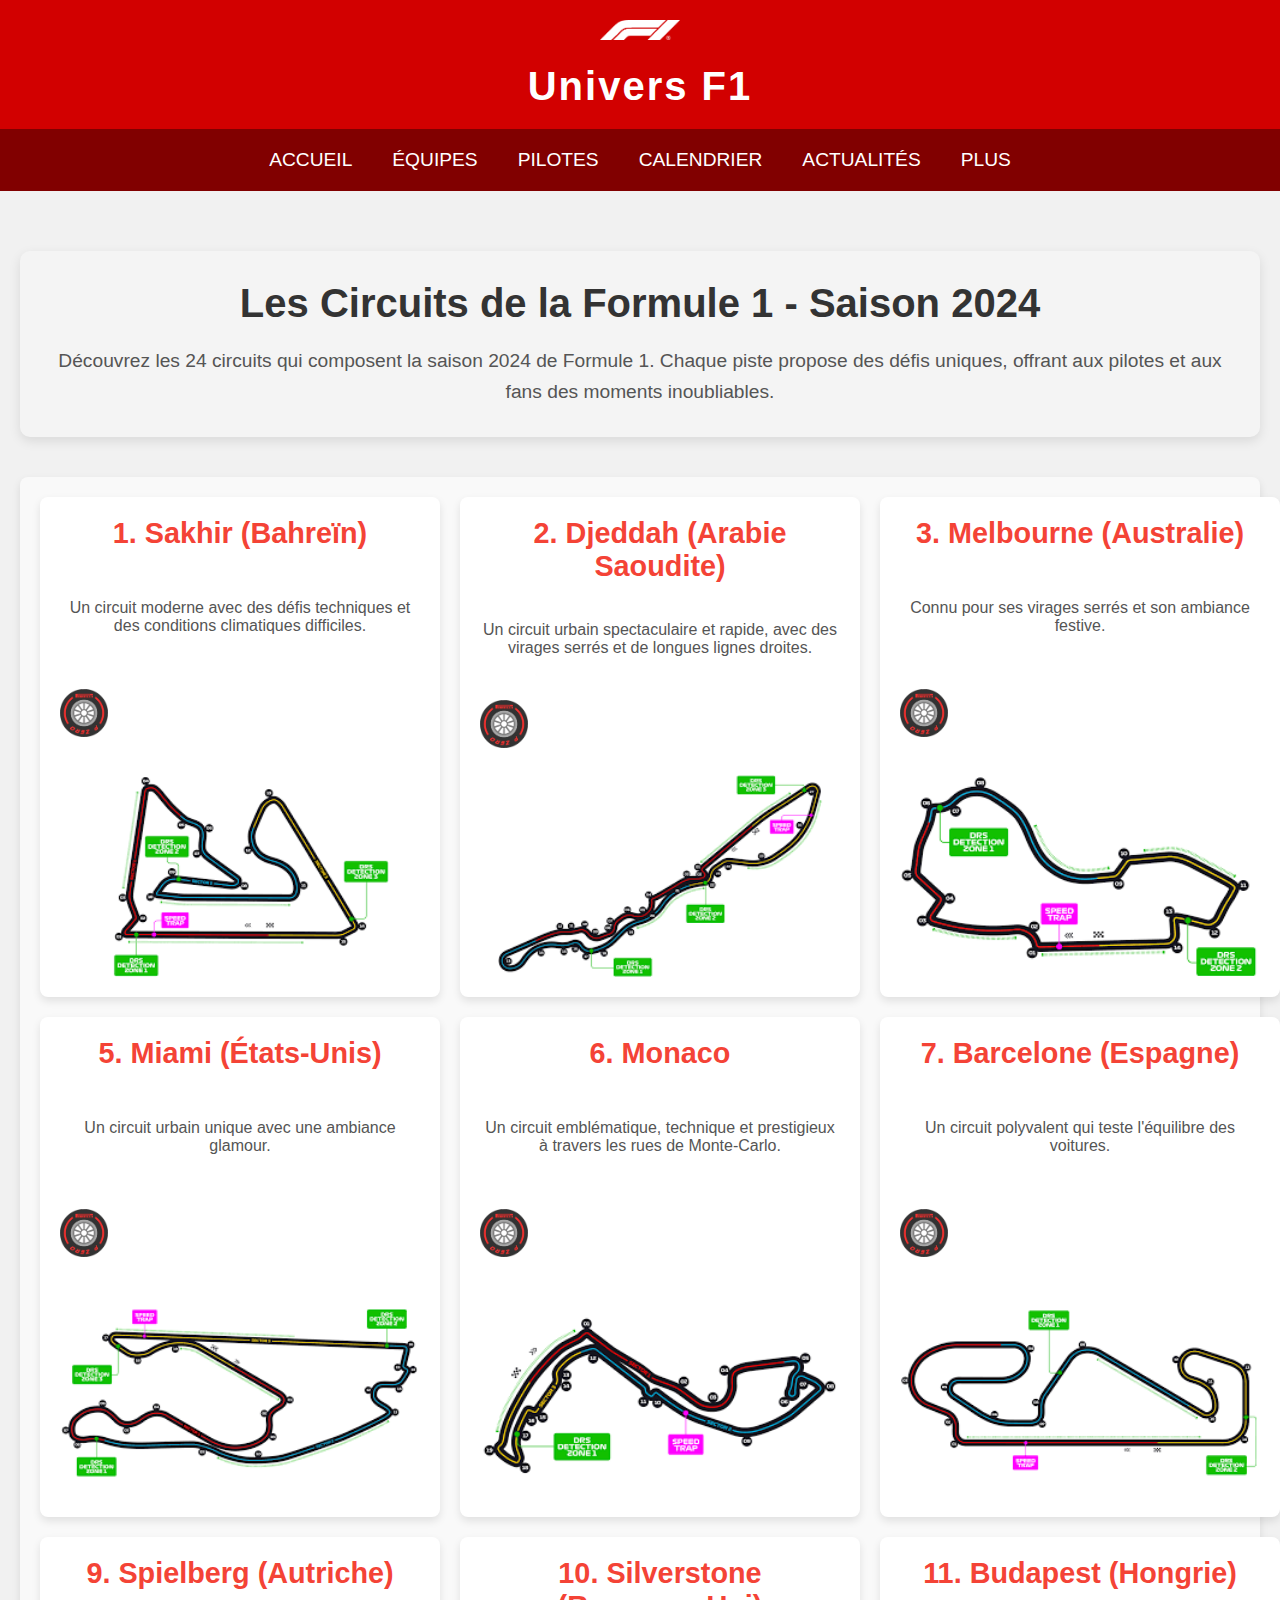
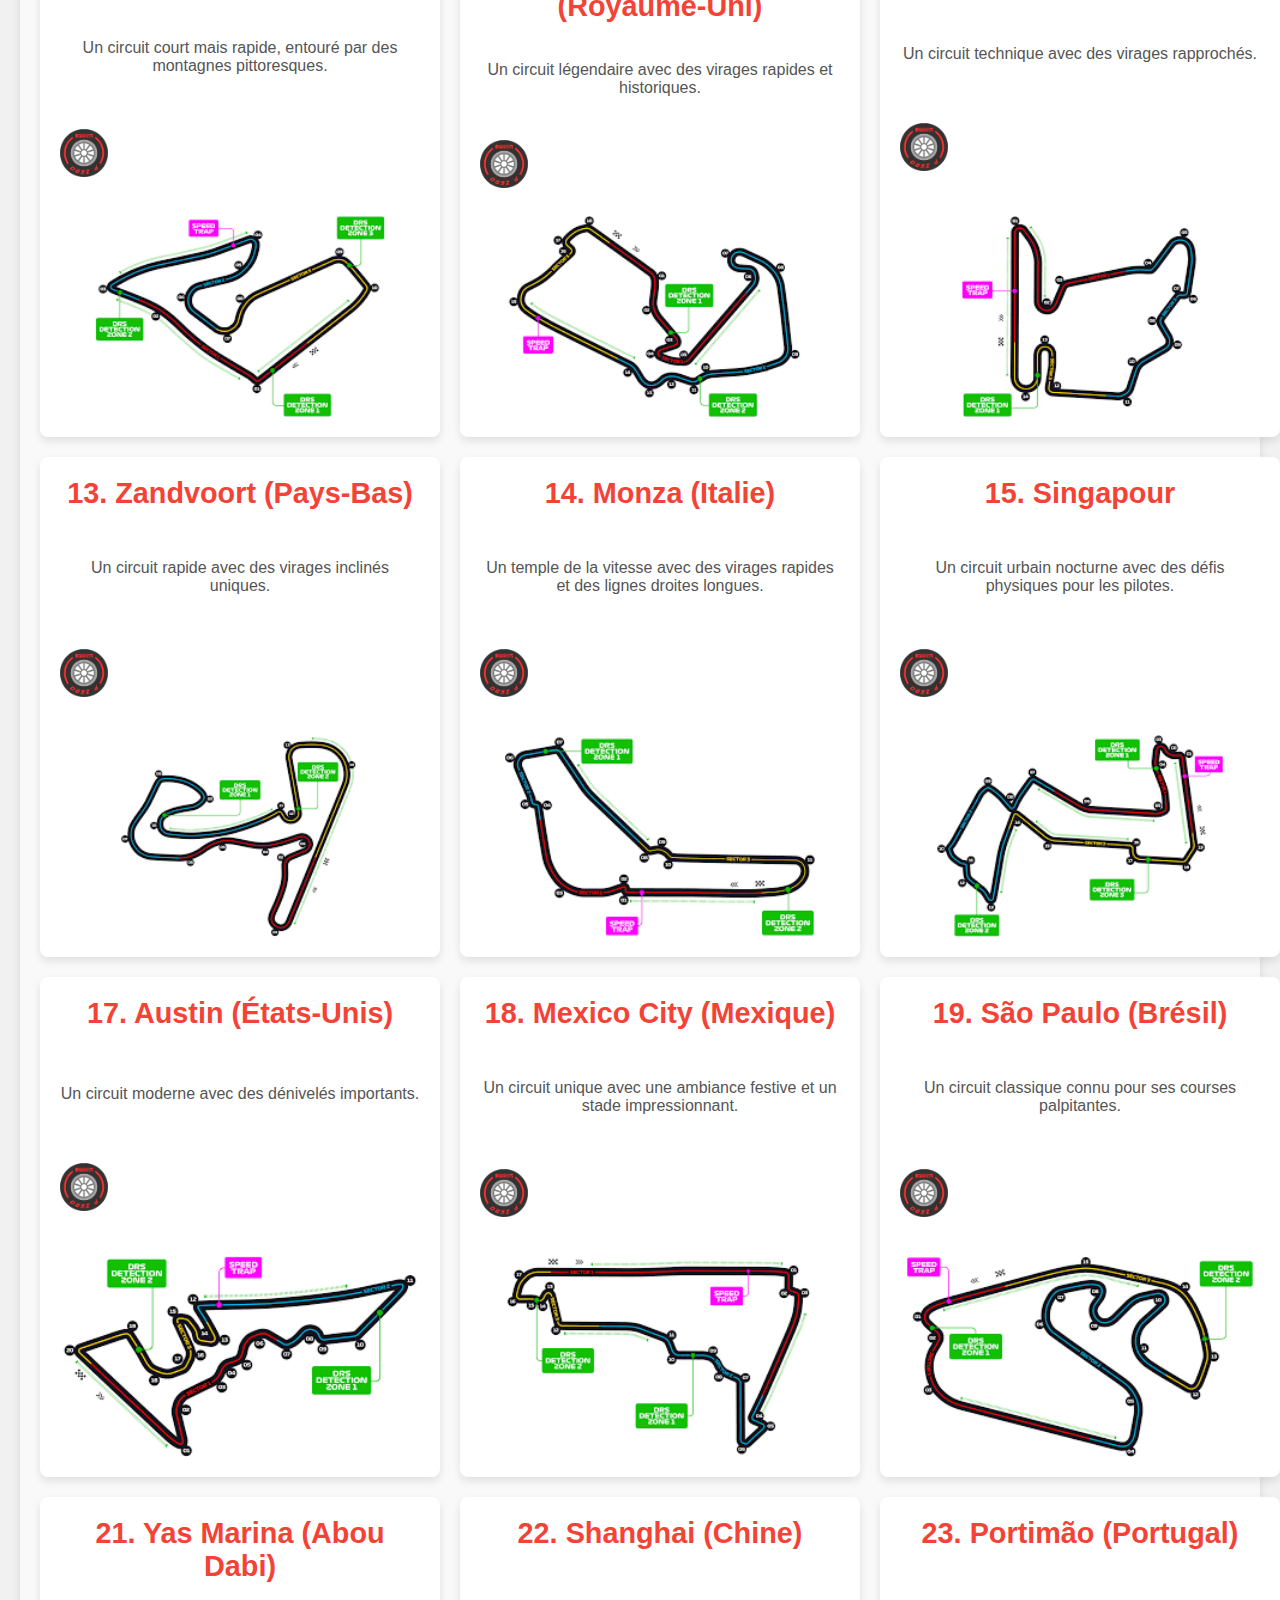
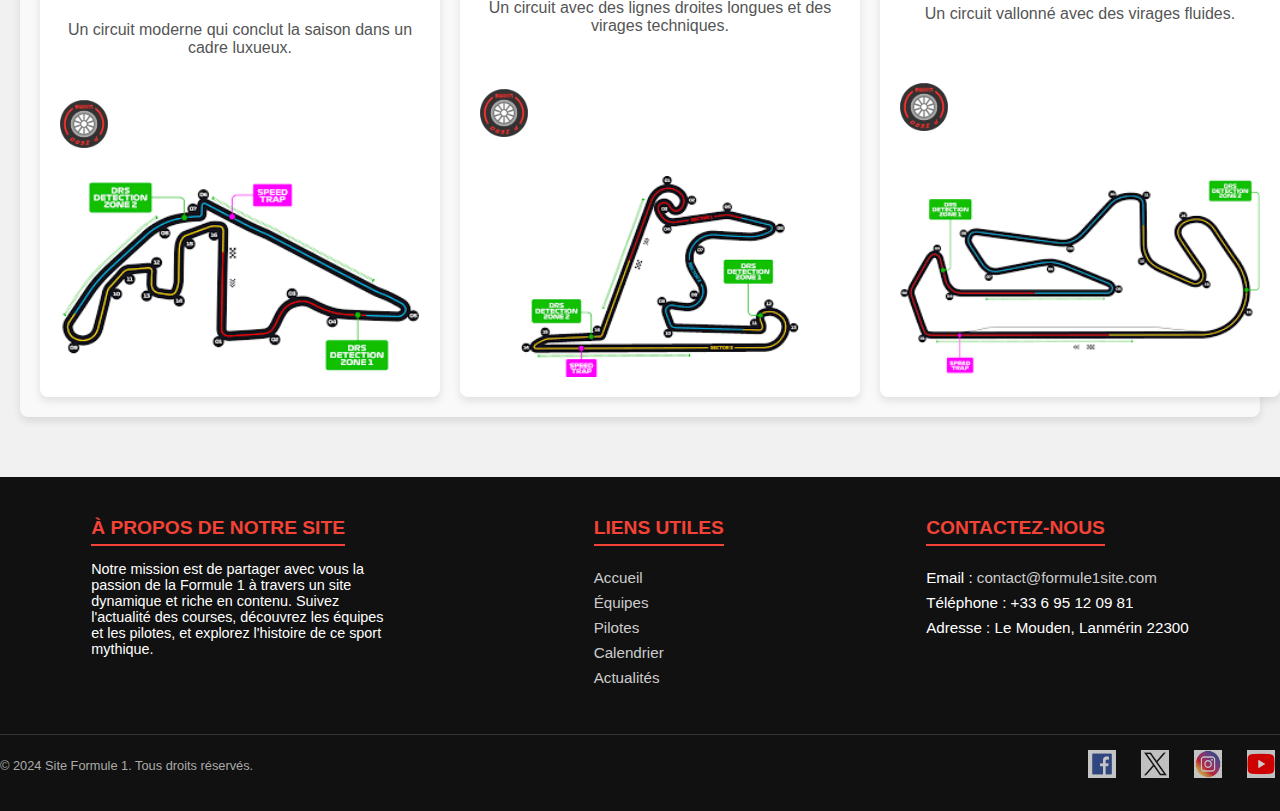
==== commit 5ee9c06e: "update" ====
--- a/circuits.html
+++ b/circuits.html
@@ -46,122 +46,146 @@
             <div class="section">
                 <h3>1. Sakhir (Bahreïn)</h3>
                 <p>Un circuit moderne avec des défis techniques et des conditions climatiques difficiles.</p>
-                <img src="images/sakhir.png" alt="Circuit de Sakhir">
+                <img src="images/pneu_f1.png" style="width: 3em;">
+                <img src="images/bahrain.png" alt="Circuit de Sakhir">
             </div>
             <div class="section">
                 <h3>2. Djeddah (Arabie Saoudite)</h3>
                 <p>Un circuit urbain spectaculaire et rapide, avec des virages serrés et de longues lignes droites.</p>
-                <img src="images/djeddah.png" alt="Circuit de Djeddah">
+                <img src="images/pneu_f1.png" style="width: 3em;">
+                <img src="images/djeddha.png" alt="Circuit de Djeddah">
             </div>
             <div class="section">
                 <h3>3. Melbourne (Australie)</h3>
                 <p>Connu pour ses virages serrés et son ambiance festive.</p>
+                <img src="images/pneu_f1.png" style="width: 3em;">
                 <img src="images/melbourne.png" alt="Circuit de Melbourne">
             </div>
             <div class="section">
                 <h3>4. Imola (Italie)</h3>
                 <p>Un circuit historique qui met les compétences des pilotes à l'épreuve.</p>
+                <img src="images/pneu_f1.png" style="width: 3em;">
                 <img src="images/imola.png" alt="Circuit d'Imola">
             </div>
             <div class="section">
                 <h3>5. Miami (États-Unis)</h3>
                 <p>Un circuit urbain unique avec une ambiance glamour.</p>
+                <img src="images/pneu_f1.png" style="width: 3em;">
                 <img src="images/miami.png" alt="Circuit de Miami">
             </div>
             <div class="section">
                 <h3>6. Monaco</h3>
                 <p>Un circuit emblématique, technique et prestigieux à travers les rues de Monte-Carlo.</p>
+                <img src="images/pneu_f1.png" style="width: 3em;">
                 <img src="images/monaco.png" alt="Circuit de Monaco">
             </div>
             <div class="section">
                 <h3>7. Barcelone (Espagne)</h3>
                 <p>Un circuit polyvalent qui teste l'équilibre des voitures.</p>
+                <img src="images/pneu_f1.png" style="width: 3em;">
                 <img src="images/barcelone.png" alt="Circuit de Barcelone">
             </div>
             <div class="section">
                 <h3>8. Montréal (Canada)</h3>
                 <p>Un circuit rapide avec des murs proches et des défis techniques.</p>
+                <img src="images/pneu_f1.png" style="width: 3em;">
                 <img src="images/montreal.png" alt="Circuit de Montréal">
             </div>
             <div class="section">
                 <h3>9. Spielberg (Autriche)</h3>
                 <p>Un circuit court mais rapide, entouré par des montagnes pittoresques.</p>
+                <img src="images/pneu_f1.png" style="width: 3em;">
                 <img src="images/spielberg.png" alt="Circuit de Spielberg">
             </div>
             <div class="section">
                 <h3>10. Silverstone (Royaume-Uni)</h3>
                 <p>Un circuit légendaire avec des virages rapides et historiques.</p>
+                <img src="images/pneu_f1.png" style="width: 3em;">
                 <img src="images/silverstone.png" alt="Circuit de Silverstone">
             </div>
             <div class="section">
                 <h3>11. Budapest (Hongrie)</h3>
                 <p>Un circuit technique avec des virages rapprochés.</p>
+                <img src="images/pneu_f1.png" style="width: 3em;">
                 <img src="images/budapest.png" alt="Circuit de Budapest">
             </div>
             <div class="section">
                 <h3>12. Spa-Francorchamps (Belgique)</h3>
                 <p>Un circuit emblématique avec son célèbre virage Eau Rouge.</p>
+                <img src="images/pneu_f1.png" style="width: 3em;">
                 <img src="images/spa.png" alt="Circuit de Spa-Francorchamps">
             </div>
             <div class="section">
                 <h3>13. Zandvoort (Pays-Bas)</h3>
                 <p>Un circuit rapide avec des virages inclinés uniques.</p>
+                <img src="images/pneu_f1.png" style="width: 3em;">
                 <img src="images/zandvoort.png" alt="Circuit de Zandvoort">
             </div>
             <div class="section">
                 <h3>14. Monza (Italie)</h3>
                 <p>Un temple de la vitesse avec des virages rapides et des lignes droites longues.</p>
+                <img src="images/pneu_f1.png" style="width: 3em;">
                 <img src="images/monza.png" alt="Circuit de Monza">
             </div>
             <div class="section">
                 <h3>15. Singapour</h3>
                 <p>Un circuit urbain nocturne avec des défis physiques pour les pilotes.</p>
+                <img src="images/pneu_f1.png" style="width: 3em;">
                 <img src="images/singapour.png" alt="Circuit de Singapour">
             </div>
             <div class="section">
                 <h3>16. Suzuka (Japon)</h3>
                 <p>Un circuit technique en forme de "8", adoré par les pilotes.</p>
+                <img src="images/pneu_f1.png" style="width: 3em;">
                 <img src="images/suzuka.png" alt="Circuit de Suzuka">
             </div>
             <div class="section">
                 <h3>17. Austin (États-Unis)</h3>
                 <p>Un circuit moderne avec des dénivelés importants.</p>
+                <img src="images/pneu_f1.png" style="width: 3em;">
                 <img src="images/austin.png" alt="Circuit d'Austin">
             </div>
             <div class="section">
                 <h3>18. Mexico City (Mexique)</h3>
                 <p>Un circuit unique avec une ambiance festive et un stade impressionnant.</p>
+                <img src="images/pneu_f1.png" style="width: 3em;">
                 <img src="images/mexico.png" alt="Circuit de Mexico">
             </div>
             <div class="section">
                 <h3>19. São Paulo (Brésil)</h3>
                 <p>Un circuit classique connu pour ses courses palpitantes.</p>
-                <img src="images/saopaulo.png" alt="Circuit de São Paulo">
+                <img src="images/pneu_f1.png" style="width: 3em;">
+                <img src="images/saopolo.png" alt="Circuit de São Paulo">
             </div>
             <div class="section">
                 <h3>20. Las Vegas (États-Unis)</h3>
                 <p>Un nouveau circuit urbain spectaculaire dans la ville du divertissement.</p>
+                <img src="images/pneu_f1.png" style="width: 3em;">
                 <img src="images/lasvegas.png" alt="Circuit de Las Vegas">
             </div>
             <div class="section">
                 <h3>21. Yas Marina (Abou Dabi)</h3>
                 <p>Un circuit moderne qui conclut la saison dans un cadre luxueux.</p>
-                <img src="images/yasmarina.png" alt="Circuit de Yas Marina">
+                <img src="images/pneu_f1.png" style="width: 3em;">
+                <img src="images/abu.png" alt="Circuit de Yas Marina">
             </div>
             <div class="section">
                 <h3>22. Shanghai (Chine)</h3>
                 <p>Un circuit avec des lignes droites longues et des virages techniques.</p>
+                <img src="images/pneu_f1.png" style="width: 3em;">
                 <img src="images/shanghai.png" alt="Circuit de Shanghai">
             </div>
             <div class="section">
                 <h3>23. Portimão (Portugal)</h3>
                 <p>Un circuit vallonné avec des virages fluides.</p>
+                <img src="images/pneu_f1.png" style="width: 3em;">
                 <img src="images/portimao.png" alt="Circuit de Portimão">
             </div>
             <div class="section">
                 <h3>24. Baku (Azerbaïdjan)</h3>
                 <p>Le circuit de Bakou, en Azerbaïdjan, est célèbre pour ses lignes droites rapides et son tracé urbain exigeant.</p>
-                <img src="images/baku.png" alt="circuit de Baku">
+                <img src="images/pneu_f1.png" style="width: 3em;">
+                <img src="images/bakou.png" alt="circuit de Baku">
             </div>
         </section>
     </main>
--- a/style.css
+++ b/style.css
@@ -406,7 +406,6 @@
     font-size: 1em;
     color: #555;
     margin-bottom: 15px;
-    flex-grow: 1; /* Permet de prendre de la place et de pousser le bouton vers le bas */
 }
 
 .cta-button {
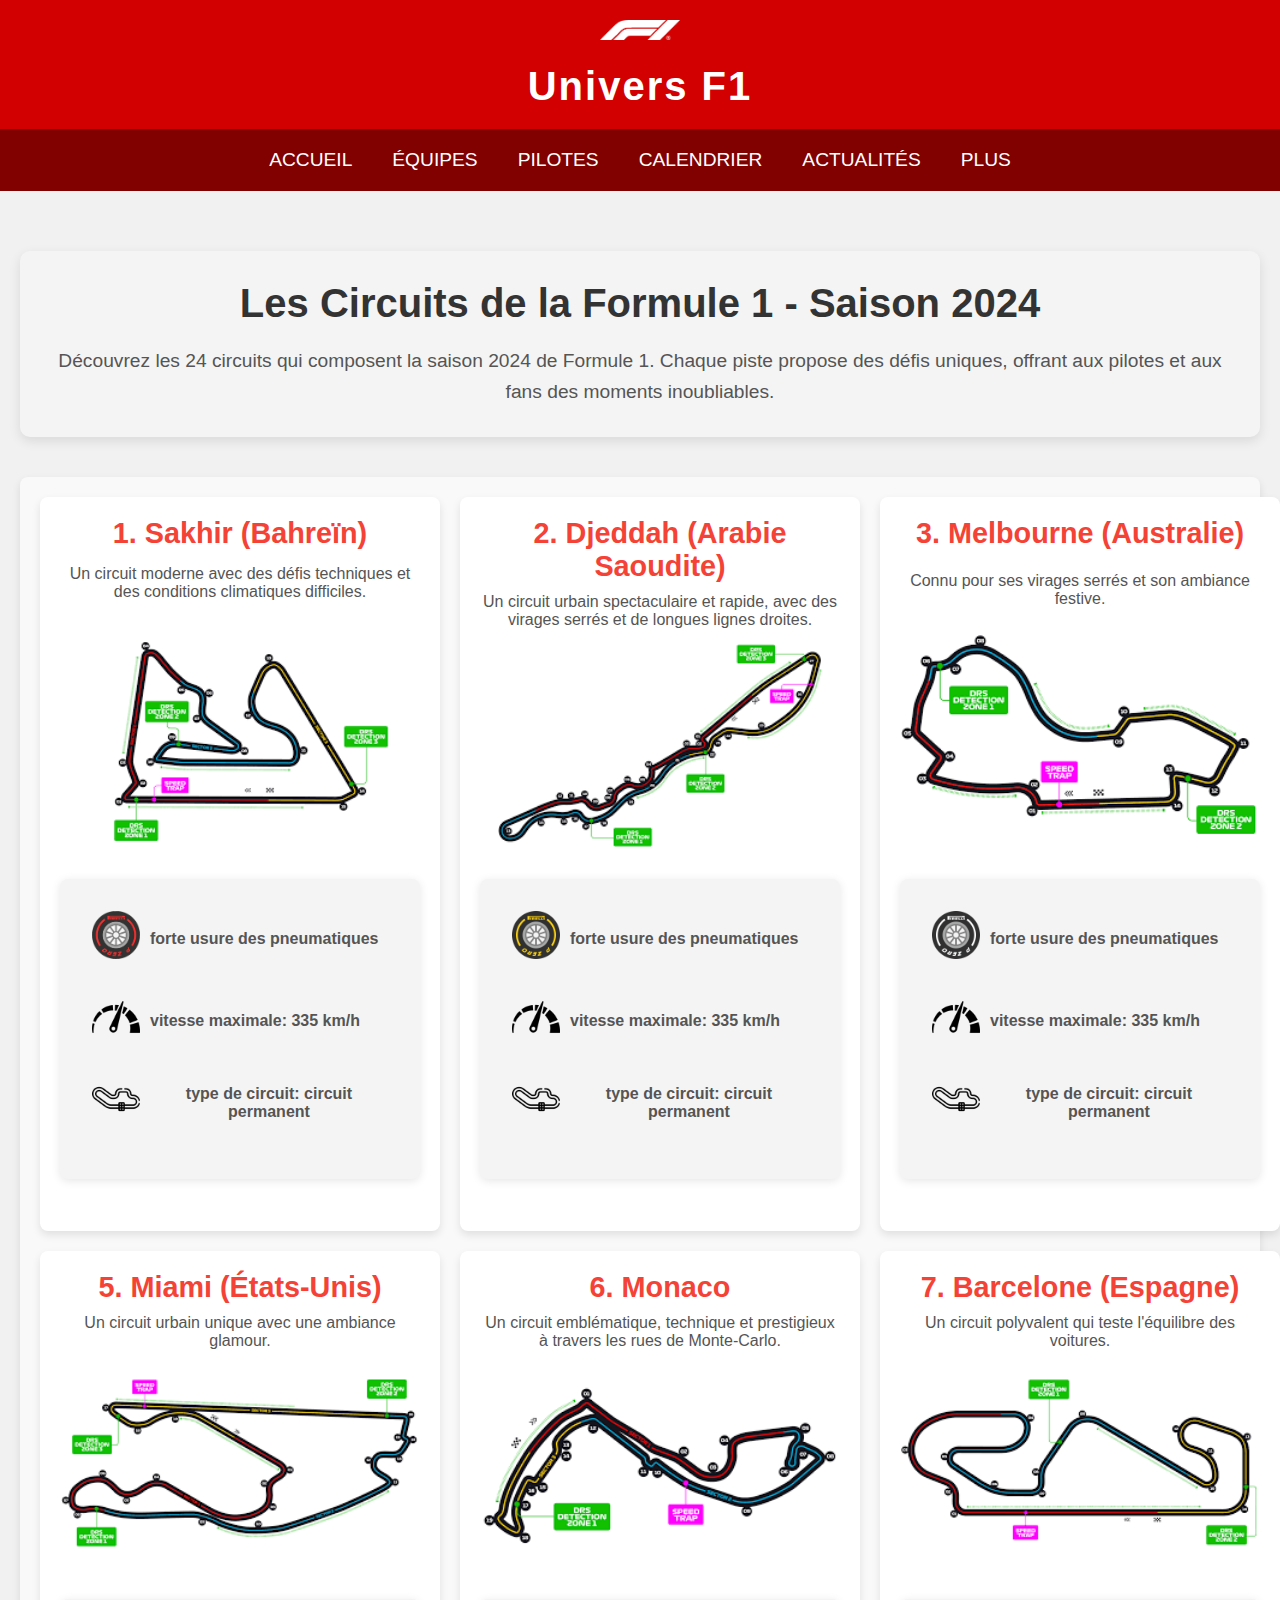
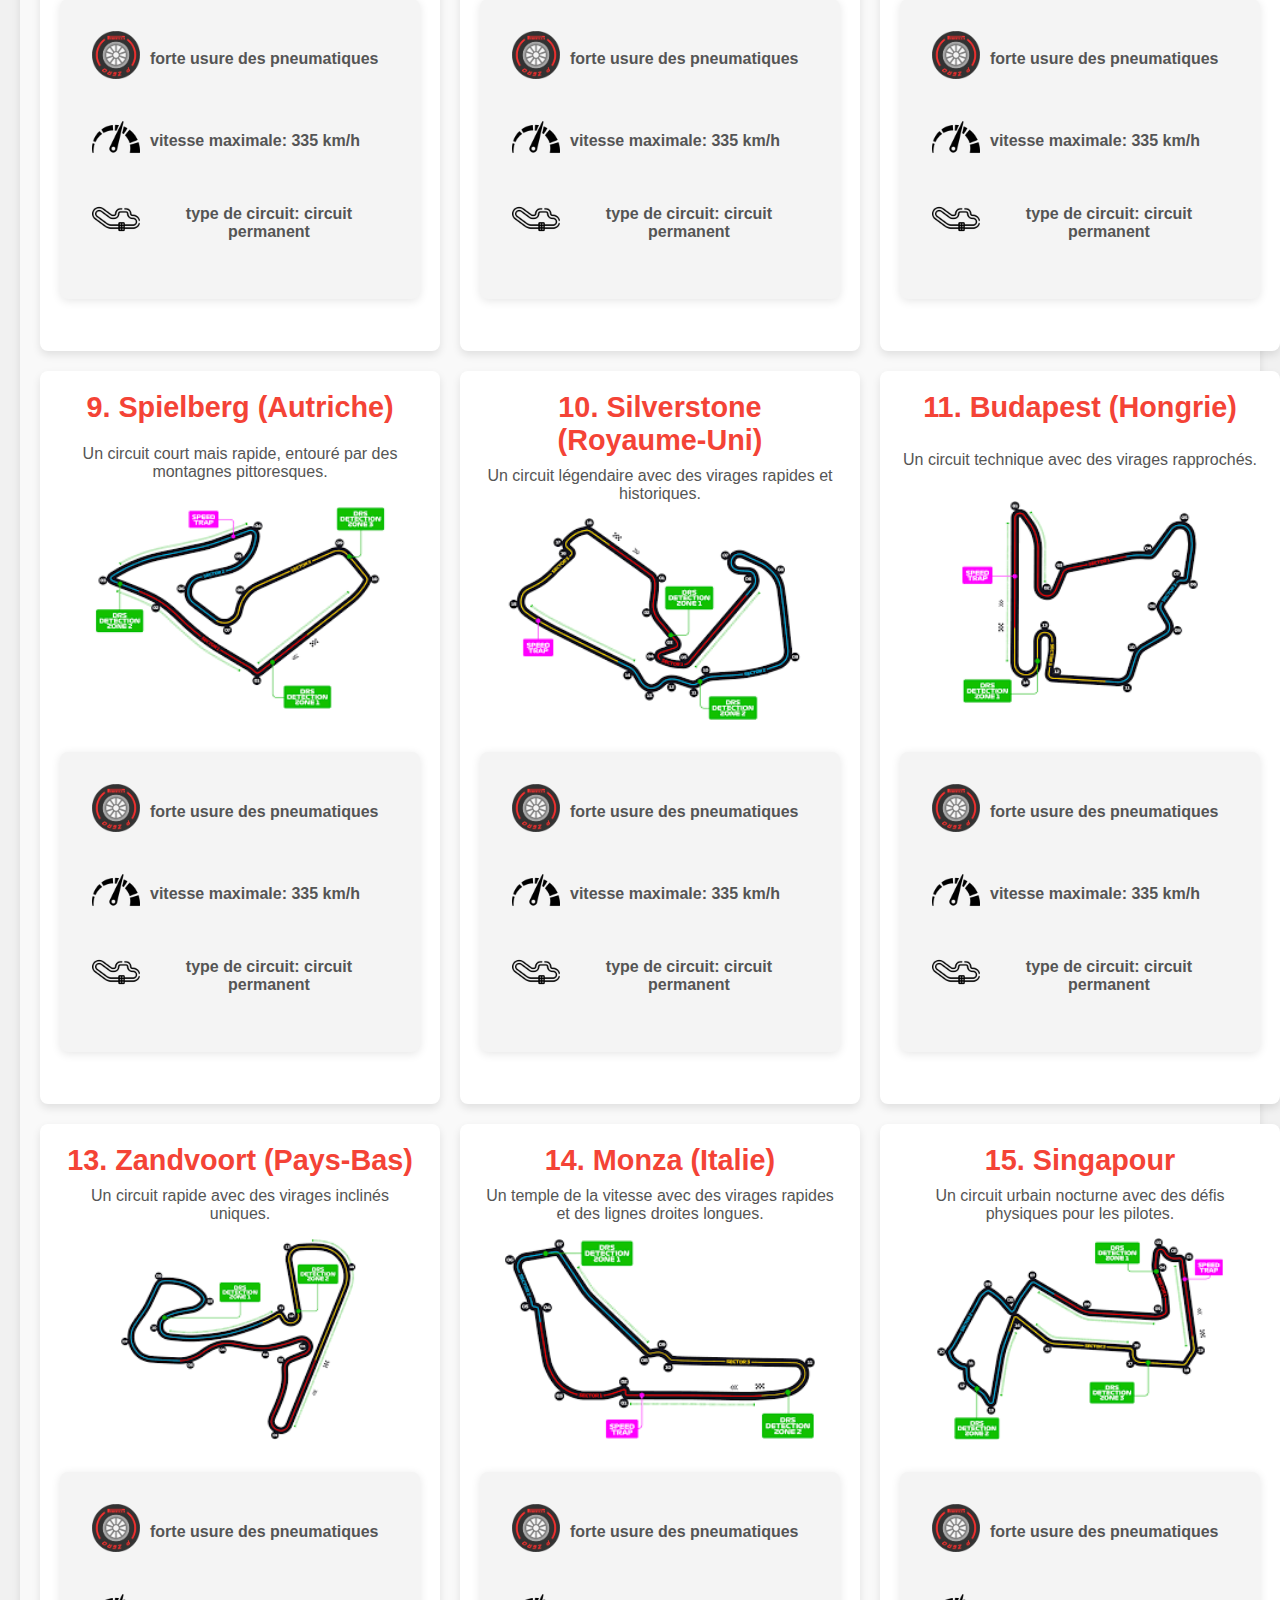
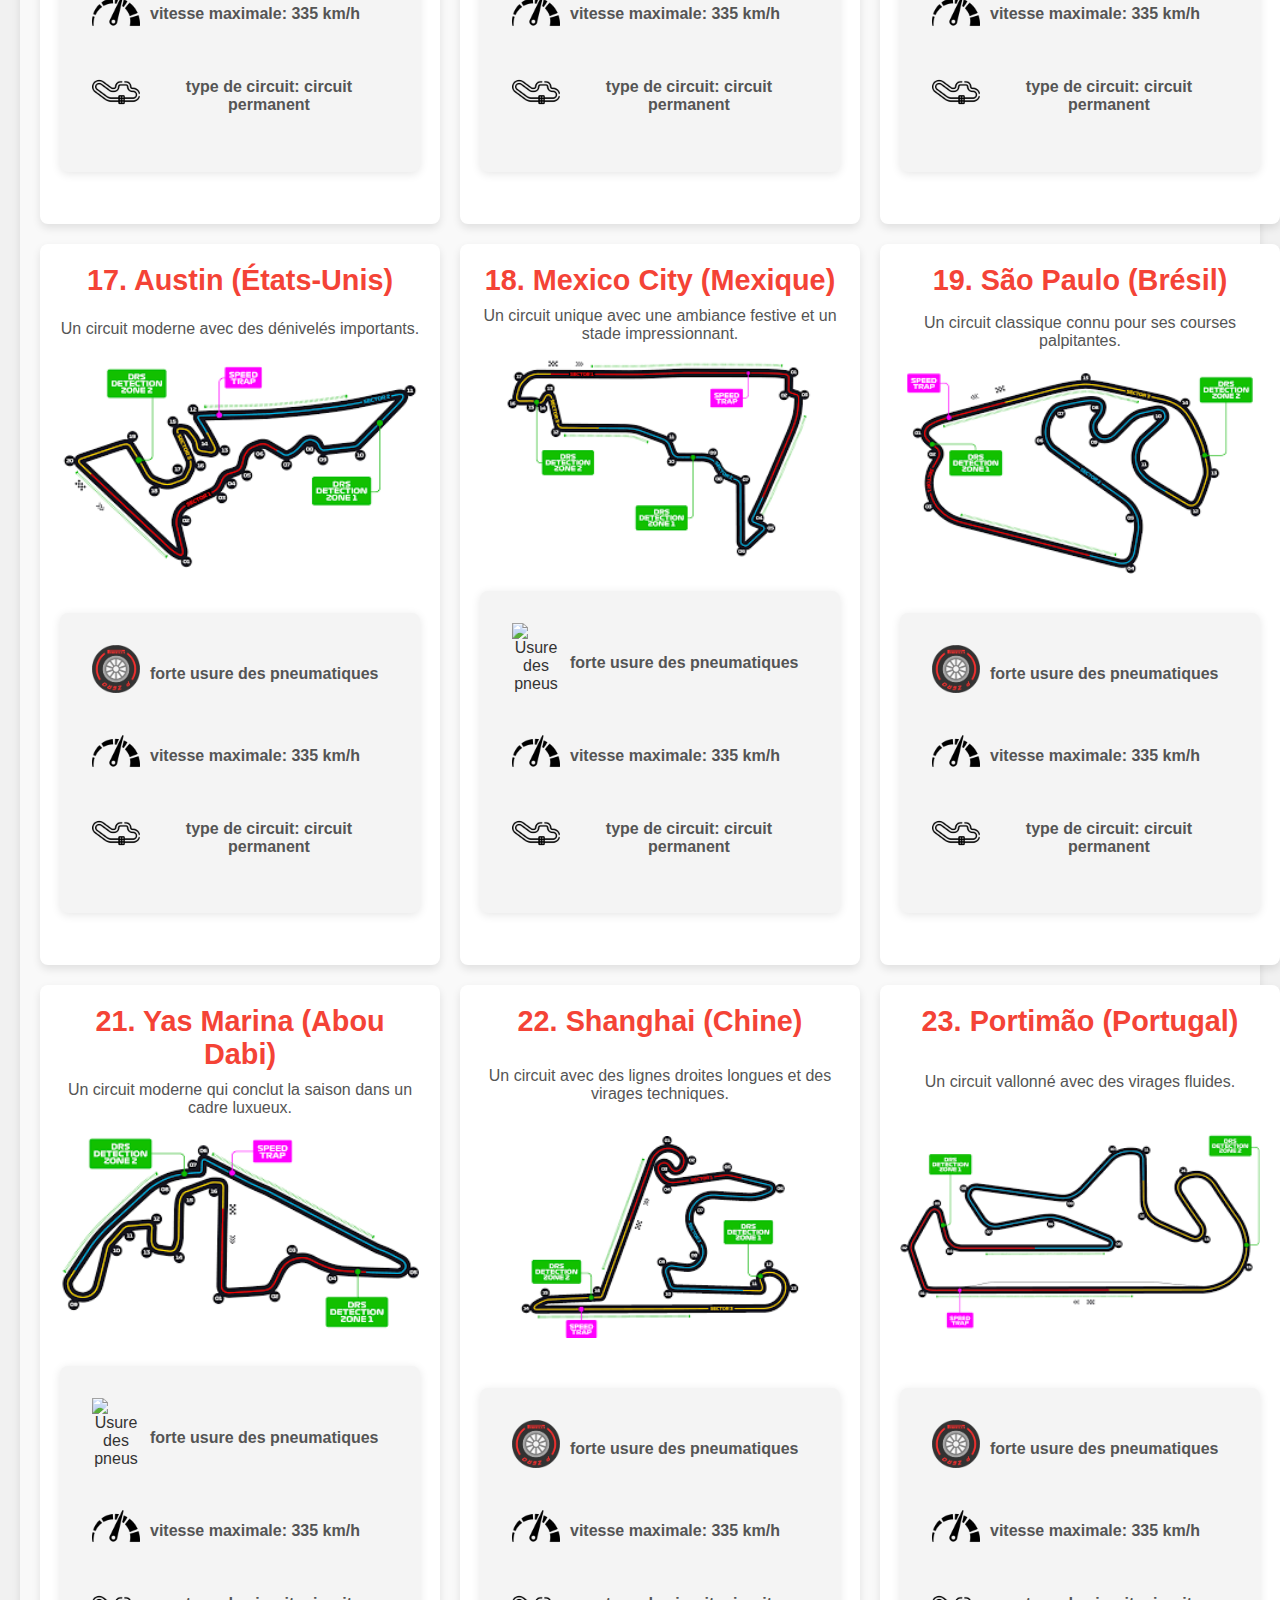
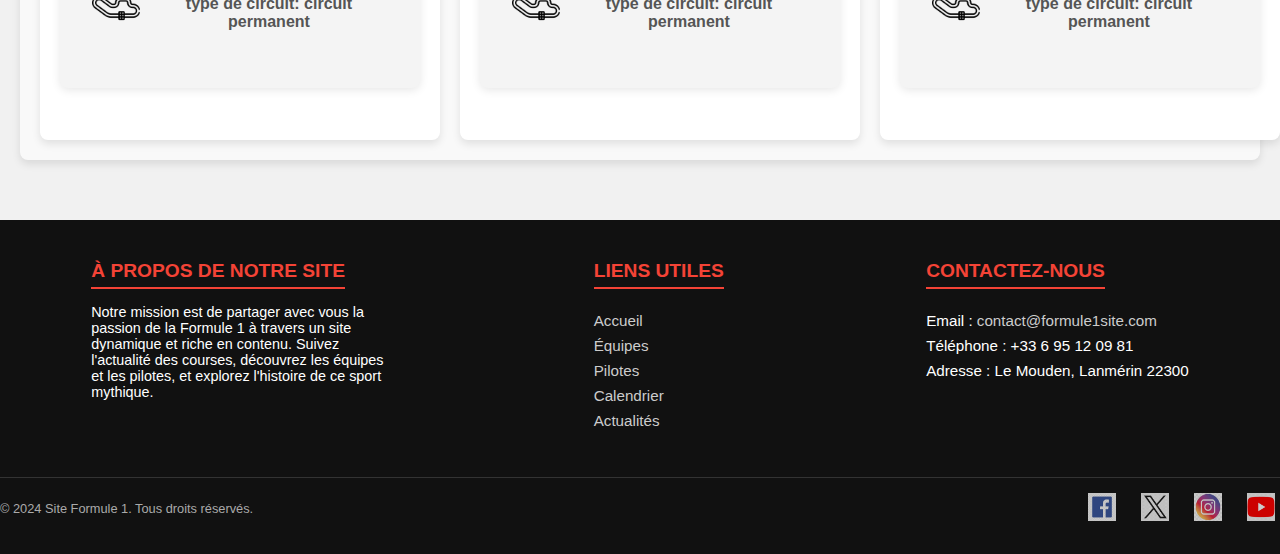
==== commit c6f51ef7: "bcp de modif dans la page des circuits" ====
--- a/circuits.html
+++ b/circuits.html
@@ -46,146 +46,460 @@
             <div class="section">
                 <h3>1. Sakhir (Bahreïn)</h3>
                 <p>Un circuit moderne avec des défis techniques et des conditions climatiques difficiles.</p>
-                <img src="images/pneu_f1.png" style="width: 3em;">
-                <img src="images/bahrain.png" alt="Circuit de Sakhir">
-            </div>
+                <img src="images/bahrain.png" alt="Circuit de Sakhir" style="margin-top: 20px;">
+                <div class="info">
+                    <div class="info-item">
+                        <img src="images/soft.png" style="width: 3em;" alt="Usure des pneus">
+                        <p><strong> forte usure des pneumatiques</strong></p>
+                    </div>
+                    <div class="info-item">
+                        <img src="images/compteur-de-vitesse.png" style="width: 3em;" alt="Vitesse maximale">
+                        <p><strong> vitesse maximale: 335 km/h</strong></p>
+                    </div>
+                    <div class="info-item">
+                        <img src="images/piste-de-course.png" style="width: 3em;" alt="Type de circuit">
+                        <p><strong> type de circuit: circuit permanent</strong></p>
+                    </div>
+                </div>
+                
+            </div>
+            
             <div class="section">
                 <h3>2. Djeddah (Arabie Saoudite)</h3>
                 <p>Un circuit urbain spectaculaire et rapide, avec des virages serrés et de longues lignes droites.</p>
-                <img src="images/pneu_f1.png" style="width: 3em;">
                 <img src="images/djeddha.png" alt="Circuit de Djeddah">
+                <div class="info">
+                    <div class="info-item">
+                        <img src="images/medium.png" style="width: 3em;" alt="Usure des pneus">
+                        <p><strong> forte usure des pneumatiques</strong></p>
+                    </div>
+                    <div class="info-item">
+                        <img src="images/compteur-de-vitesse.png" style="width: 3em;" alt="Vitesse maximale">
+                        <p><strong> vitesse maximale: 335 km/h</strong></p>
+                    </div>
+                    <div class="info-item">
+                        <img src="images/piste-de-course.png" style="width: 3em;" alt="Type de circuit">
+                        <p><strong> type de circuit: circuit permanent</strong></p>
+                    </div>
+                </div>
             </div>
             <div class="section">
                 <h3>3. Melbourne (Australie)</h3>
                 <p>Connu pour ses virages serrés et son ambiance festive.</p>
-                <img src="images/pneu_f1.png" style="width: 3em;">
                 <img src="images/melbourne.png" alt="Circuit de Melbourne">
+                <div class="info">
+                    <div class="info-item">
+                        <img src="images/hard.png" style="width: 3em;" alt="Usure des pneus">
+                        <p><strong> forte usure des pneumatiques</strong></p>
+                    </div>
+                    <div class="info-item">
+                        <img src="images/compteur-de-vitesse.png" style="width: 3em;" alt="Vitesse maximale">
+                        <p><strong> vitesse maximale: 335 km/h</strong></p>
+                    </div>
+                    <div class="info-item">
+                        <img src="images/piste-de-course.png" style="width: 3em;" alt="Type de circuit">
+                        <p><strong> type de circuit: circuit permanent</strong></p>
+                    </div>
+                </div>
             </div>
             <div class="section">
                 <h3>4. Imola (Italie)</h3>
                 <p>Un circuit historique qui met les compétences des pilotes à l'épreuve.</p>
-                <img src="images/pneu_f1.png" style="width: 3em;">
                 <img src="images/imola.png" alt="Circuit d'Imola">
+                <div class="info">
+                    <div class="info-item">
+                        <img src="images/soft.png" style="width: 3em;" alt="Usure des pneus">
+                        <p><strong> forte usure des pneumatiques</strong></p>
+                    </div>
+                    <div class="info-item">
+                        <img src="images/compteur-de-vitesse.png" style="width: 3em;" alt="Vitesse maximale">
+                        <p><strong> vitesse maximale: 335 km/h</strong></p>
+                    </div>
+                    <div class="info-item">
+                        <img src="images/piste-de-course.png" style="width: 3em;" alt="Type de circuit">
+                        <p><strong> type de circuit: circuit permanent</strong></p>
+                    </div>
+                </div>
             </div>
             <div class="section">
                 <h3>5. Miami (États-Unis)</h3>
                 <p>Un circuit urbain unique avec une ambiance glamour.</p>
-                <img src="images/pneu_f1.png" style="width: 3em;">
                 <img src="images/miami.png" alt="Circuit de Miami">
+                <div class="info">
+                    <div class="info-item">
+                        <img src="images/soft.png" style="width: 3em;" alt="Usure des pneus">
+                        <p><strong> forte usure des pneumatiques</strong></p>
+                    </div>
+                    <div class="info-item">
+                        <img src="images/compteur-de-vitesse.png" style="width: 3em;" alt="Vitesse maximale">
+                        <p><strong> vitesse maximale: 335 km/h</strong></p>
+                    </div>
+                    <div class="info-item">
+                        <img src="images/piste-de-course.png" style="width: 3em;" alt="Type de circuit">
+                        <p><strong> type de circuit: circuit permanent</strong></p>
+                    </div>
+                </div>
             </div>
             <div class="section">
                 <h3>6. Monaco</h3>
                 <p>Un circuit emblématique, technique et prestigieux à travers les rues de Monte-Carlo.</p>
-                <img src="images/pneu_f1.png" style="width: 3em;">
                 <img src="images/monaco.png" alt="Circuit de Monaco">
+                <div class="info">
+                    <div class="info-item">
+                        <img src="images/soft.png" style="width: 3em;" alt="Usure des pneus">
+                        <p><strong> forte usure des pneumatiques</strong></p>
+                    </div>
+                    <div class="info-item">
+                        <img src="images/compteur-de-vitesse.png" style="width: 3em;" alt="Vitesse maximale">
+                        <p><strong> vitesse maximale: 335 km/h</strong></p>
+                    </div>
+                    <div class="info-item">
+                        <img src="images/piste-de-course.png" style="width: 3em;" alt="Type de circuit">
+                        <p><strong> type de circuit: circuit permanent</strong></p>
+                    </div>
+                </div>
             </div>
             <div class="section">
                 <h3>7. Barcelone (Espagne)</h3>
                 <p>Un circuit polyvalent qui teste l'équilibre des voitures.</p>
-                <img src="images/pneu_f1.png" style="width: 3em;">
                 <img src="images/barcelone.png" alt="Circuit de Barcelone">
+                <div class="info">
+                    <div class="info-item">
+                        <img src="images/soft.png" style="width: 3em;" alt="Usure des pneus">
+                        <p><strong> forte usure des pneumatiques</strong></p>
+                    </div>
+                    <div class="info-item">
+                        <img src="images/compteur-de-vitesse.png" style="width: 3em;" alt="Vitesse maximale">
+                        <p><strong> vitesse maximale: 335 km/h</strong></p>
+                    </div>
+                    <div class="info-item">
+                        <img src="images/piste-de-course.png" style="width: 3em;" alt="Type de circuit">
+                        <p><strong> type de circuit: circuit permanent</strong></p>
+                    </div>
+                </div>
             </div>
             <div class="section">
                 <h3>8. Montréal (Canada)</h3>
                 <p>Un circuit rapide avec des murs proches et des défis techniques.</p>
-                <img src="images/pneu_f1.png" style="width: 3em;">
                 <img src="images/montreal.png" alt="Circuit de Montréal">
+                <div class="info">
+                    <div class="info-item">
+                        <img src="images/soft.png" style="width: 3em;" alt="Usure des pneus">
+                        <p><strong> forte usure des pneumatiques</strong></p>
+                    </div>
+                    <div class="info-item">
+                        <img src="images/compteur-de-vitesse.png" style="width: 3em;" alt="Vitesse maximale">
+                        <p><strong> vitesse maximale: 335 km/h</strong></p>
+                    </div>
+                    <div class="info-item">
+                        <img src="images/piste-de-course.png" style="width: 3em;" alt="Type de circuit">
+                        <p><strong> type de circuit: circuit permanent</strong></p>
+                    </div>
+                </div>
             </div>
             <div class="section">
                 <h3>9. Spielberg (Autriche)</h3>
                 <p>Un circuit court mais rapide, entouré par des montagnes pittoresques.</p>
-                <img src="images/pneu_f1.png" style="width: 3em;">
                 <img src="images/spielberg.png" alt="Circuit de Spielberg">
+                <div class="info">
+                    <div class="info-item">
+                        <img src="images/soft.png" style="width: 3em;" alt="Usure des pneus">
+                        <p><strong> forte usure des pneumatiques</strong></p>
+                    </div>
+                    <div class="info-item">
+                        <img src="images/compteur-de-vitesse.png" style="width: 3em;" alt="Vitesse maximale">
+                        <p><strong> vitesse maximale: 335 km/h</strong></p>
+                    </div>
+                    <div class="info-item">
+                        <img src="images/piste-de-course.png" style="width: 3em;" alt="Type de circuit">
+                        <p><strong> type de circuit: circuit permanent</strong></p>
+                    </div>
+                </div>
             </div>
             <div class="section">
                 <h3>10. Silverstone (Royaume-Uni)</h3>
                 <p>Un circuit légendaire avec des virages rapides et historiques.</p>
-                <img src="images/pneu_f1.png" style="width: 3em;">
                 <img src="images/silverstone.png" alt="Circuit de Silverstone">
+                <div class="info">
+                    <div class="info-item">
+                        <img src="images/soft.png" style="width: 3em;" alt="Usure des pneus">
+                        <p><strong> forte usure des pneumatiques</strong></p>
+                    </div>
+                    <div class="info-item">
+                        <img src="images/compteur-de-vitesse.png" style="width: 3em;" alt="Vitesse maximale">
+                        <p><strong> vitesse maximale: 335 km/h</strong></p>
+                    </div>
+                    <div class="info-item">
+                        <img src="images/piste-de-course.png" style="width: 3em;" alt="Type de circuit">
+                        <p><strong> type de circuit: circuit permanent</strong></p>
+                    </div>
+                </div>
             </div>
             <div class="section">
                 <h3>11. Budapest (Hongrie)</h3>
                 <p>Un circuit technique avec des virages rapprochés.</p>
-                <img src="images/pneu_f1.png" style="width: 3em;">
                 <img src="images/budapest.png" alt="Circuit de Budapest">
+                <div class="info">
+                    <div class="info-item">
+                        <img src="images/soft.png" style="width: 3em;" alt="Usure des pneus">
+                        <p><strong> forte usure des pneumatiques</strong></p>
+                    </div>
+                    <div class="info-item">
+                        <img src="images/compteur-de-vitesse.png" style="width: 3em;" alt="Vitesse maximale">
+                        <p><strong> vitesse maximale: 335 km/h</strong></p>
+                    </div>
+                    <div class="info-item">
+                        <img src="images/piste-de-course.png" style="width: 3em;" alt="Type de circuit">
+                        <p><strong> type de circuit: circuit permanent</strong></p>
+                    </div>
+                </div>
             </div>
             <div class="section">
                 <h3>12. Spa-Francorchamps (Belgique)</h3>
                 <p>Un circuit emblématique avec son célèbre virage Eau Rouge.</p>
-                <img src="images/pneu_f1.png" style="width: 3em;">
                 <img src="images/spa.png" alt="Circuit de Spa-Francorchamps">
+                <div class="info">
+                    <div class="info-item">
+                        <img src="images/soft.png" style="width: 3em;" alt="Usure des pneus">
+                        <p><strong> forte usure des pneumatiques</strong></p>
+                    </div>
+                    <div class="info-item">
+                        <img src="images/compteur-de-vitesse.png" style="width: 3em;" alt="Vitesse maximale">
+                        <p><strong> vitesse maximale: 335 km/h</strong></p>
+                    </div>
+                    <div class="info-item">
+                        <img src="images/piste-de-course.png" style="width: 3em;" alt="Type de circuit">
+                        <p><strong> type de circuit: circuit permanent</strong></p>
+                    </div>
+                </div>
             </div>
             <div class="section">
                 <h3>13. Zandvoort (Pays-Bas)</h3>
                 <p>Un circuit rapide avec des virages inclinés uniques.</p>
-                <img src="images/pneu_f1.png" style="width: 3em;">
                 <img src="images/zandvoort.png" alt="Circuit de Zandvoort">
+                <div class="info">
+                    <div class="info-item">
+                        <img src="images/soft.png" style="width: 3em;" alt="Usure des pneus">
+                        <p><strong> forte usure des pneumatiques</strong></p>
+                    </div>
+                    <div class="info-item">
+                        <img src="images/compteur-de-vitesse.png" style="width: 3em;" alt="Vitesse maximale">
+                        <p><strong> vitesse maximale: 335 km/h</strong></p>
+                    </div>
+                    <div class="info-item">
+                        <img src="images/piste-de-course.png" style="width: 3em;" alt="Type de circuit">
+                        <p><strong> type de circuit: circuit permanent</strong></p>
+                    </div>
+                </div>
             </div>
             <div class="section">
                 <h3>14. Monza (Italie)</h3>
                 <p>Un temple de la vitesse avec des virages rapides et des lignes droites longues.</p>
-                <img src="images/pneu_f1.png" style="width: 3em;">
                 <img src="images/monza.png" alt="Circuit de Monza">
+                <div class="info">
+                    <div class="info-item">
+                        <img src="images/soft.png" style="width: 3em;" alt="Usure des pneus">
+                        <p><strong> forte usure des pneumatiques</strong></p>
+                    </div>
+                    <div class="info-item">
+                        <img src="images/compteur-de-vitesse.png" style="width: 3em;" alt="Vitesse maximale">
+                        <p><strong> vitesse maximale: 335 km/h</strong></p>
+                    </div>
+                    <div class="info-item">
+                        <img src="images/piste-de-course.png" style="width: 3em;" alt="Type de circuit">
+                        <p><strong> type de circuit: circuit permanent</strong></p>
+                    </div>
+                </div>
             </div>
             <div class="section">
                 <h3>15. Singapour</h3>
                 <p>Un circuit urbain nocturne avec des défis physiques pour les pilotes.</p>
-                <img src="images/pneu_f1.png" style="width: 3em;">
                 <img src="images/singapour.png" alt="Circuit de Singapour">
+                <div class="info">
+                    <div class="info-item">
+                        <img src="images/soft.png" style="width: 3em;" alt="Usure des pneus">
+                        <p><strong> forte usure des pneumatiques</strong></p>
+                    </div>
+                    <div class="info-item">
+                        <img src="images/compteur-de-vitesse.png" style="width: 3em;" alt="Vitesse maximale">
+                        <p><strong> vitesse maximale: 335 km/h</strong></p>
+                    </div>
+                    <div class="info-item">
+                        <img src="images/piste-de-course.png" style="width: 3em;" alt="Type de circuit">
+                        <p><strong> type de circuit: circuit permanent</strong></p>
+                    </div>
+                </div>
             </div>
             <div class="section">
                 <h3>16. Suzuka (Japon)</h3>
                 <p>Un circuit technique en forme de "8", adoré par les pilotes.</p>
-                <img src="images/pneu_f1.png" style="width: 3em;">
                 <img src="images/suzuka.png" alt="Circuit de Suzuka">
+                <div class="info">
+                    <div class="info-item">
+                        <img src="images/soft.png" style="width: 3em;" alt="Usure des pneus">
+                        <p><strong> forte usure des pneumatiques</strong></p>
+                    </div>
+                    <div class="info-item">
+                        <img src="images/compteur-de-vitesse.png" style="width: 3em;" alt="Vitesse maximale">
+                        <p><strong> vitesse maximale: 335 km/h</strong></p>
+                    </div>
+                    <div class="info-item">
+                        <img src="images/piste-de-course.png" style="width: 3em;" alt="Type de circuit">
+                        <p><strong> type de circuit: circuit permanent</strong></p>
+                    </div>
+                </div>
             </div>
             <div class="section">
                 <h3>17. Austin (États-Unis)</h3>
                 <p>Un circuit moderne avec des dénivelés importants.</p>
-                <img src="images/pneu_f1.png" style="width: 3em;">
                 <img src="images/austin.png" alt="Circuit d'Austin">
+                <div class="info">
+                    <div class="info-item">
+                        <img src="images/soft.png" style="width: 3em;" alt="Usure des pneus">
+                        <p><strong> forte usure des pneumatiques</strong></p>
+                    </div>
+                    <div class="info-item">
+                        <img src="images/compteur-de-vitesse.png" style="width: 3em;" alt="Vitesse maximale">
+                        <p><strong> vitesse maximale: 335 km/h</strong></p>
+                    </div>
+                    <div class="info-item">
+                        <img src="images/piste-de-course.png" style="width: 3em;" alt="Type de circuit">
+                        <p><strong> type de circuit: circuit permanent</strong></p>
+                    </div>
+                </div>
             </div>
             <div class="section">
                 <h3>18. Mexico City (Mexique)</h3>
                 <p>Un circuit unique avec une ambiance festive et un stade impressionnant.</p>
-                <img src="images/pneu_f1.png" style="width: 3em;">
                 <img src="images/mexico.png" alt="Circuit de Mexico">
+                <div class="info">
+                    <div class="info-item">
+                        <img src="images/psoft.png" style="width: 3em;" alt="Usure des pneus">
+                        <p><strong> forte usure des pneumatiques</strong></p>
+                    </div>
+                    <div class="info-item">
+                        <img src="images/compteur-de-vitesse.png" style="width: 3em;" alt="Vitesse maximale">
+                        <p><strong> vitesse maximale: 335 km/h</strong></p>
+                    </div>
+                    <div class="info-item">
+                        <img src="images/piste-de-course.png" style="width: 3em;" alt="Type de circuit">
+                        <p><strong> type de circuit: circuit permanent</strong></p>
+                    </div>
+                </div>
             </div>
             <div class="section">
                 <h3>19. São Paulo (Brésil)</h3>
                 <p>Un circuit classique connu pour ses courses palpitantes.</p>
-                <img src="images/pneu_f1.png" style="width: 3em;">
                 <img src="images/saopolo.png" alt="Circuit de São Paulo">
+                <div class="info">
+                    <div class="info-item">
+                        <img src="images/soft.png" style="width: 3em;" alt="Usure des pneus">
+                        <p><strong> forte usure des pneumatiques</strong></p>
+                    </div>
+                    <div class="info-item">
+                        <img src="images/compteur-de-vitesse.png" style="width: 3em;" alt="Vitesse maximale">
+                        <p><strong> vitesse maximale: 335 km/h</strong></p>
+                    </div>
+                    <div class="info-item">
+                        <img src="images/piste-de-course.png" style="width: 3em;" alt="Type de circuit">
+                        <p><strong> type de circuit: circuit permanent</strong></p>
+                    </div>
+                </div>
             </div>
             <div class="section">
                 <h3>20. Las Vegas (États-Unis)</h3>
                 <p>Un nouveau circuit urbain spectaculaire dans la ville du divertissement.</p>
-                <img src="images/pneu_f1.png" style="width: 3em;">
                 <img src="images/lasvegas.png" alt="Circuit de Las Vegas">
+                <div class="info">
+                    <div class="info-item">
+                        <img src="images/soft.png" style="width: 3em;" alt="Usure des pneus">
+                        <p><strong> forte usure des pneumatiques</strong></p>
+                    </div>
+                    <div class="info-item">
+                        <img src="images/compteur-de-vitesse.png" style="width: 3em;" alt="Vitesse maximale">
+                        <p><strong> vitesse maximale: 335 km/h</strong></p>
+                    </div>
+                    <div class="info-item">
+                        <img src="images/piste-de-course.png" style="width: 3em;" alt="Type de circuit">
+                        <p><strong> type de circuit: circuit permanent</strong></p>
+                    </div>
+                </div>
             </div>
             <div class="section">
                 <h3>21. Yas Marina (Abou Dabi)</h3>
                 <p>Un circuit moderne qui conclut la saison dans un cadre luxueux.</p>
-                <img src="images/pneu_f1.png" style="width: 3em;">
                 <img src="images/abu.png" alt="Circuit de Yas Marina">
+                <div class="info">
+                    <div class="info-item">
+                        <img src="images/psoft.png" style="width: 3em;" alt="Usure des pneus">
+                        <p><strong> forte usure des pneumatiques</strong></p>
+                    </div>
+                    <div class="info-item">
+                        <img src="images/compteur-de-vitesse.png" style="width: 3em;" alt="Vitesse maximale">
+                        <p><strong> vitesse maximale: 335 km/h</strong></p>
+                    </div>
+                    <div class="info-item">
+                        <img src="images/piste-de-course.png" style="width: 3em;" alt="Type de circuit">
+                        <p><strong> type de circuit: circuit permanent</strong></p>
+                    </div>
+                </div>
             </div>
             <div class="section">
                 <h3>22. Shanghai (Chine)</h3>
                 <p>Un circuit avec des lignes droites longues et des virages techniques.</p>
-                <img src="images/pneu_f1.png" style="width: 3em;">
                 <img src="images/shanghai.png" alt="Circuit de Shanghai">
+                <div class="info">
+                    <div class="info-item">
+                        <img src="images/soft.png" style="width: 3em;" alt="Usure des pneus">
+                        <p><strong> forte usure des pneumatiques</strong></p>
+                    </div>
+                    <div class="info-item">
+                        <img src="images/compteur-de-vitesse.png" style="width: 3em;" alt="Vitesse maximale">
+                        <p><strong> vitesse maximale: 335 km/h</strong></p>
+                    </div>
+                    <div class="info-item">
+                        <img src="images/piste-de-course.png" style="width: 3em;" alt="Type de circuit">
+                        <p><strong> type de circuit: circuit permanent</strong></p>
+                    </div>
+                </div>
             </div>
             <div class="section">
                 <h3>23. Portimão (Portugal)</h3>
                 <p>Un circuit vallonné avec des virages fluides.</p>
-                <img src="images/pneu_f1.png" style="width: 3em;">
                 <img src="images/portimao.png" alt="Circuit de Portimão">
+                <div class="info">
+                    <div class="info-item">
+                        <img src="images/soft.png" style="width: 3em;" alt="Usure des pneus">
+                        <p><strong> forte usure des pneumatiques</strong></p>
+                    </div>
+                    <div class="info-item">
+                        <img src="images/compteur-de-vitesse.png" style="width: 3em;" alt="Vitesse maximale">
+                        <p><strong> vitesse maximale: 335 km/h</strong></p>
+                    </div>
+                    <div class="info-item">
+                        <img src="images/piste-de-course.png" style="width: 3em;" alt="Type de circuit">
+                        <p><strong> type de circuit: circuit permanent</strong></p>
+                    </div>
+                </div>
             </div>
             <div class="section">
                 <h3>24. Baku (Azerbaïdjan)</h3>
                 <p>Le circuit de Bakou, en Azerbaïdjan, est célèbre pour ses lignes droites rapides et son tracé urbain exigeant.</p>
-                <img src="images/pneu_f1.png" style="width: 3em;">
                 <img src="images/bakou.png" alt="circuit de Baku">
+                <div class="info">
+                    <div class="info-item">
+                        <img src="images/soft.png" style="width: 3em;" alt="Usure des pneus">
+                        <p><strong> forte usure des pneumatiques</strong></p>
+                    </div>
+                    <div class="info-item">
+                        <img src="images/compteur-de-vitesse.png" style="width: 3em;" alt="Vitesse maximale">
+                        <p><strong> vitesse maximale: 335 km/h</strong></p>
+                    </div>
+                    <div class="info-item">
+                        <img src="images/piste-de-course.png" style="width: 3em;" alt="Type de circuit">
+                        <p><strong> type de circuit: circuit permanent</strong></p>
+                    </div>
+                </div>
             </div>
         </section>
     </main>
--- a/style.css
+++ b/style.css
@@ -302,13 +302,7 @@
     margin-top: auto; /* Garantit que le footer reste en bas */
 }
 
-.info {
-    padding: 2rem;
-    background-color: #f4f4f4;
-    margin: 2rem 0;
-    border-radius: 8px;
-    box-shadow: 0 2px 10px rgba(0, 0, 0, 0.1);
-}
+
 
 h2 {
     font-size: 1.8rem;
@@ -391,7 +385,6 @@
     display: flex;
     flex-direction: column;
     justify-content: space-between; /* Assure que le contenu est bien distribué */
-    height: 500px; /* Ajustez la hauteur en fonction de vos besoins */
     width: 400px;
 }
 
@@ -542,3 +535,25 @@
         font-size: 2em;
     }
 }
+.info {
+    display: flex;
+    flex-direction: column; /* Empile les items verticalement */
+    gap: 10px; /* Espacement entre les items */
+    align-items: flex-start; /* Aligne les items à gauche */
+    padding: 2rem;
+    background-color: #f4f4f4;
+    margin: 2rem 0;
+    border-radius: 8px;
+    box-shadow: 0 2px 10px rgba(0, 0, 0, 0.1);
+}
+
+.info-item {
+    display: flex;
+    align-items: center; /* Aligne l'image et le texte verticalement */
+    gap: 10px; /* Espacement entre l'image et le texte */
+}
+
+.info-item img {
+    display: block;
+    margin-bottom:1.5em;
+}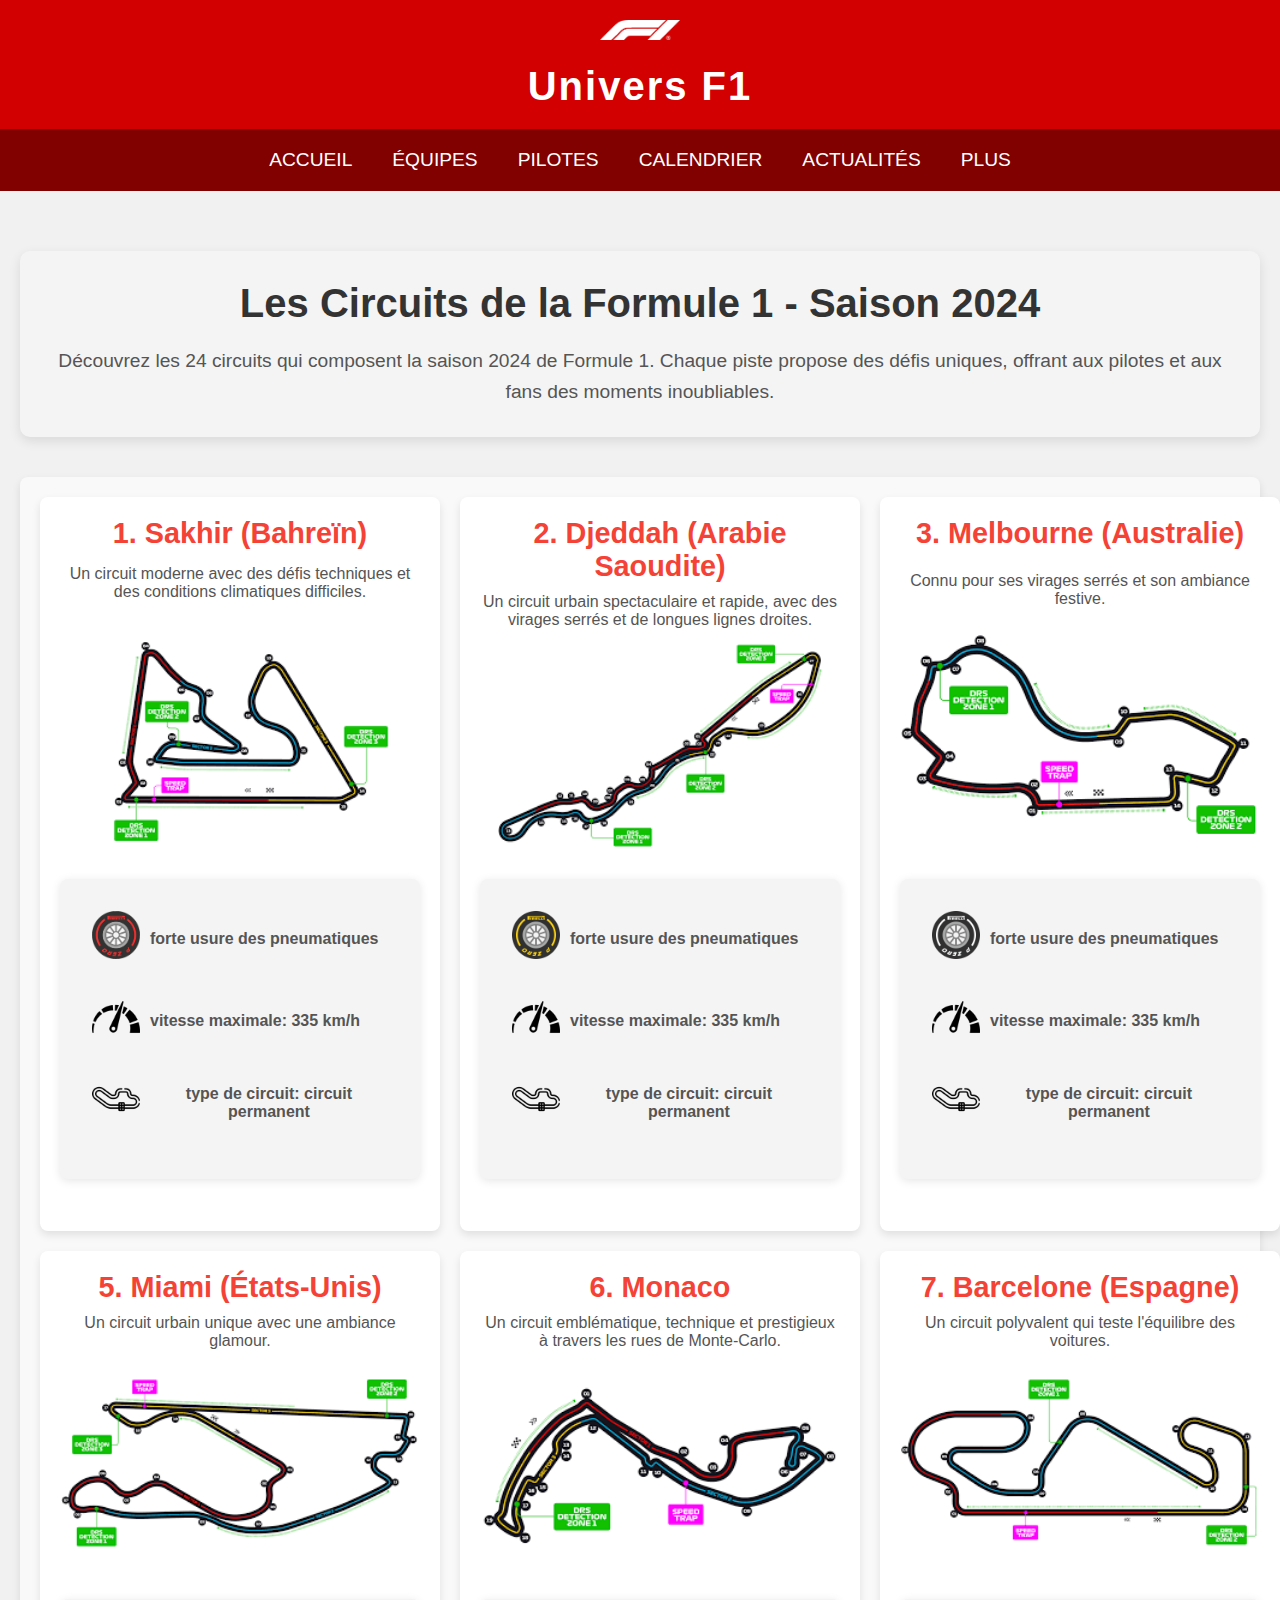
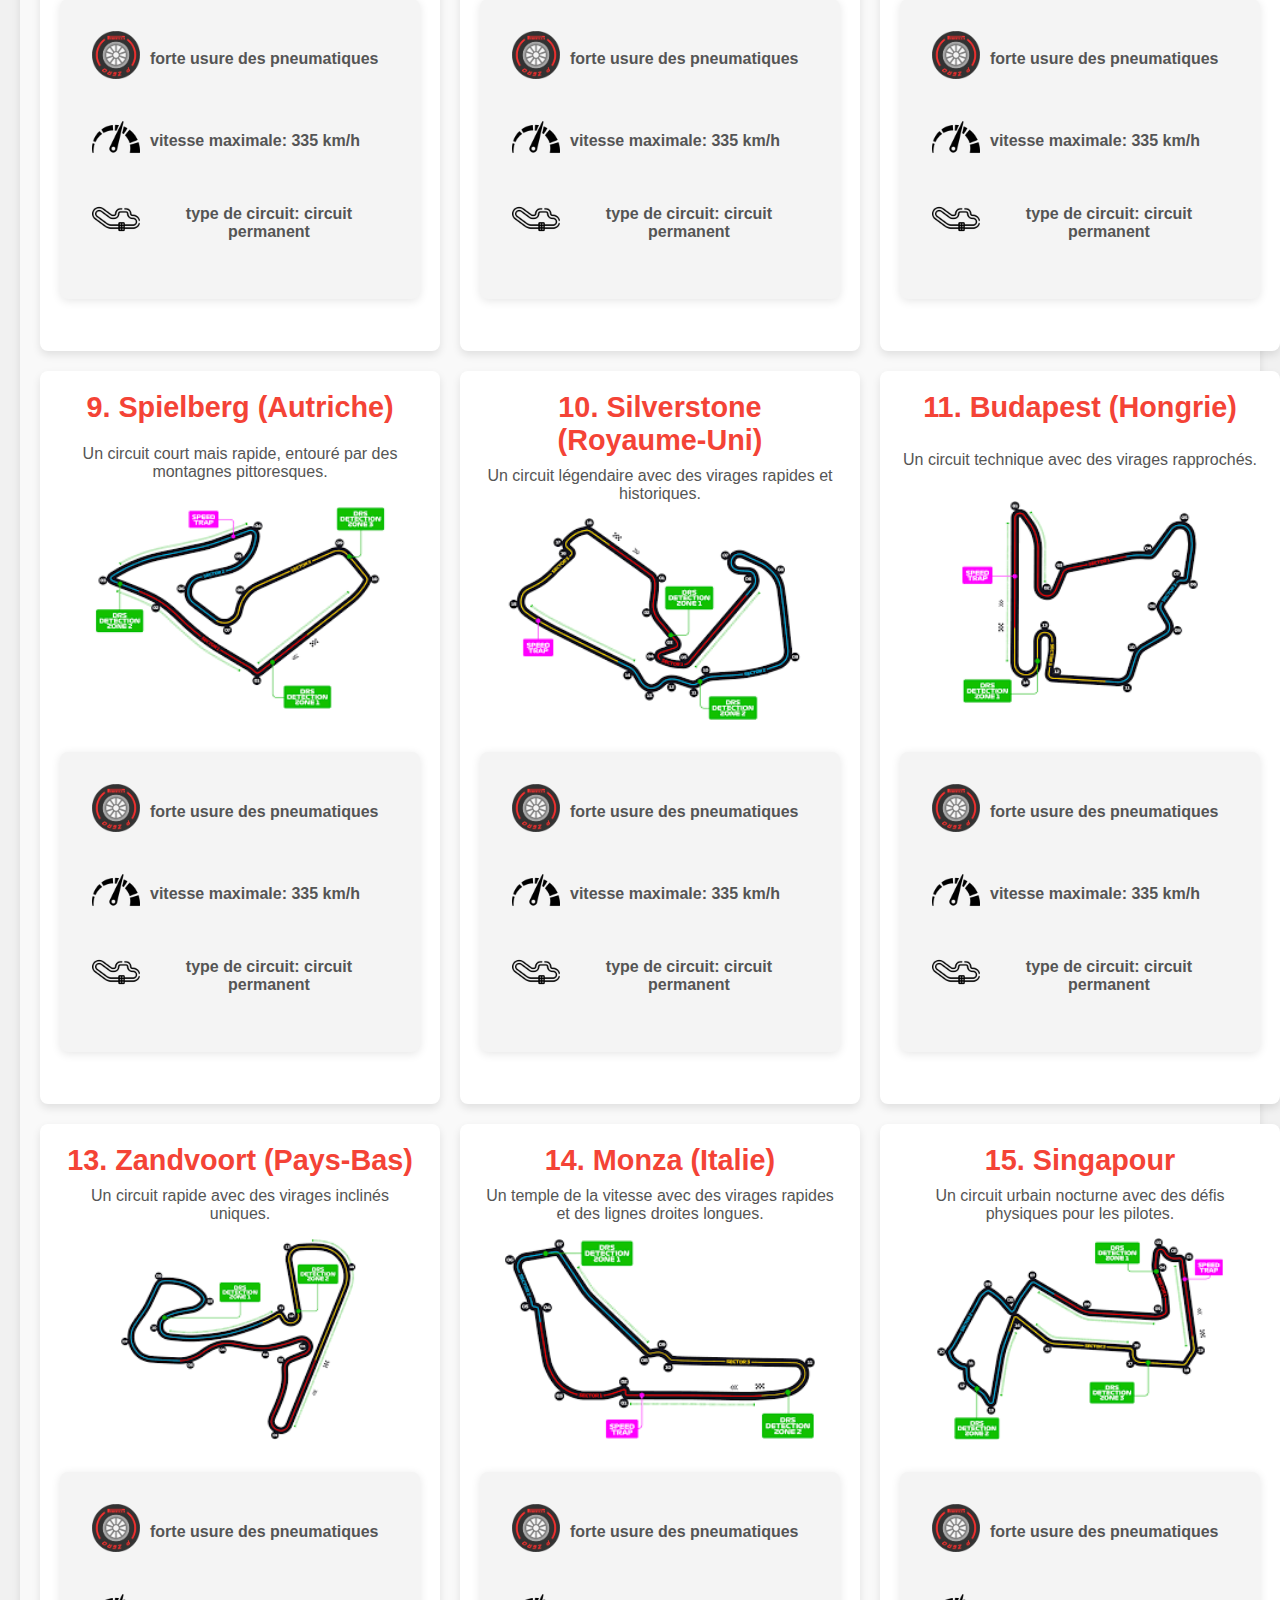
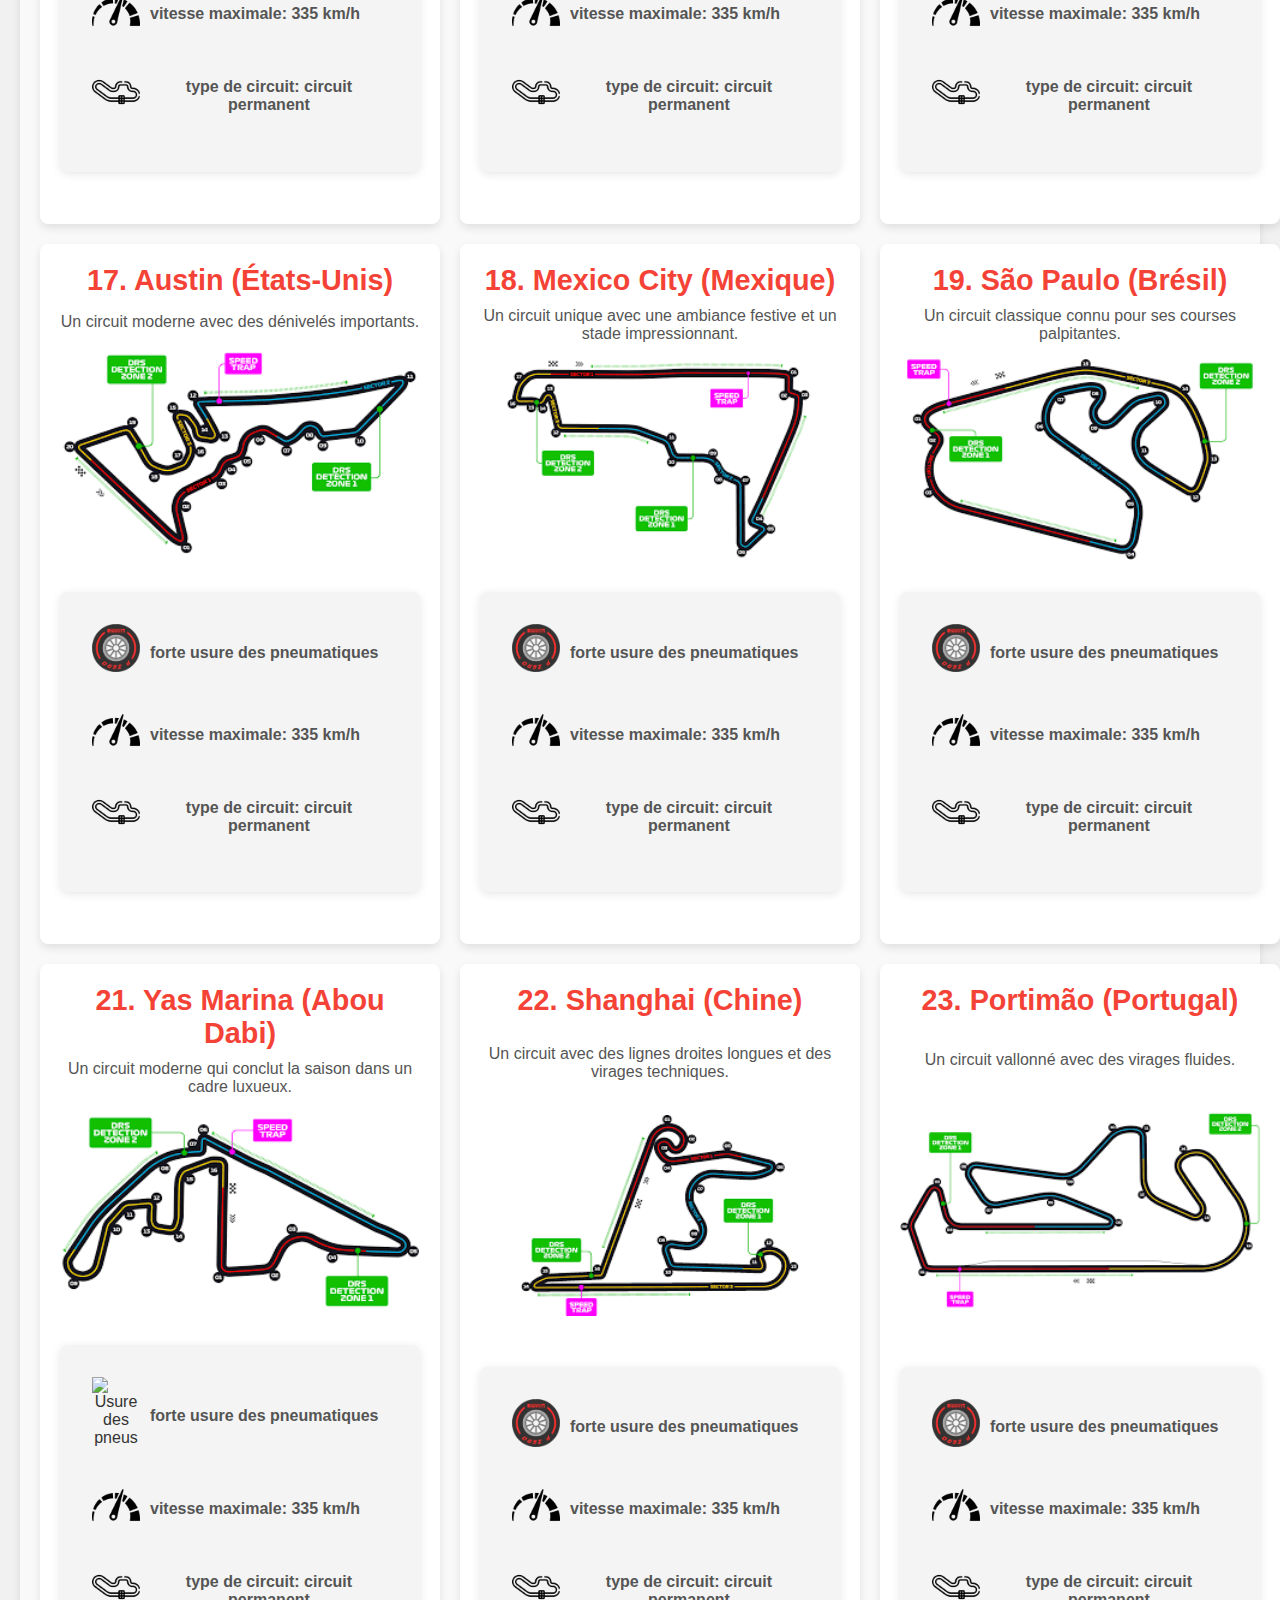
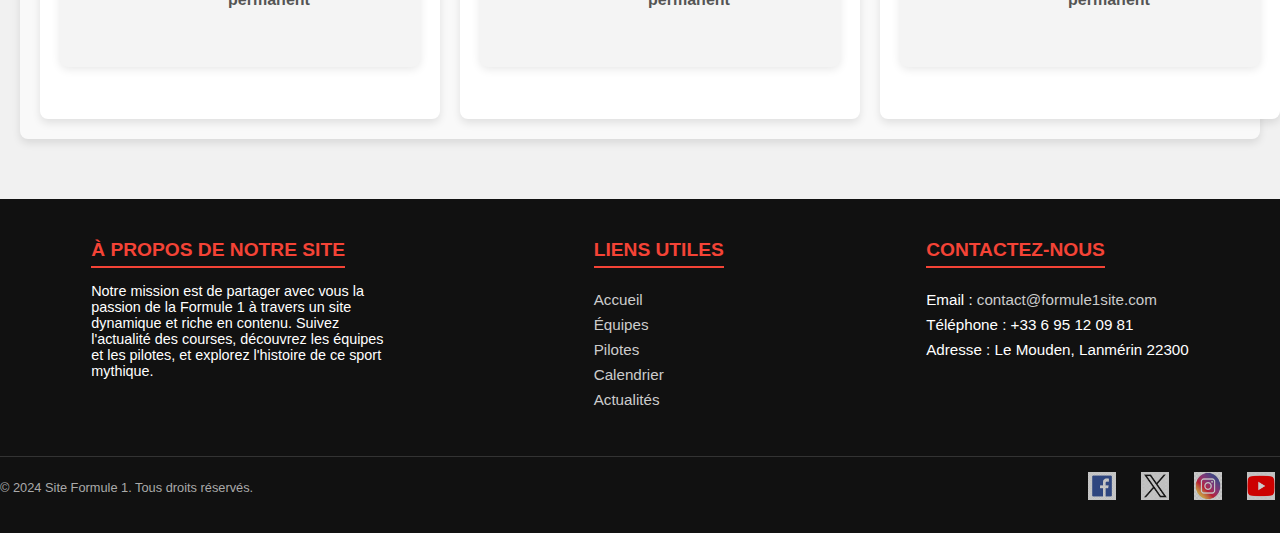
==== commit 1d6a40a2: "correction affichage dans le circuit 18 du soft" ====
--- a/circuits.html
+++ b/circuits.html
@@ -374,7 +374,7 @@
                 <img src="images/mexico.png" alt="Circuit de Mexico">
                 <div class="info">
                     <div class="info-item">
-                        <img src="images/psoft.png" style="width: 3em;" alt="Usure des pneus">
+                        <img src="images/soft.png" style="width: 3em;" alt="Usure des pneus">
                         <p><strong> forte usure des pneumatiques</strong></p>
                     </div>
                     <div class="info-item">
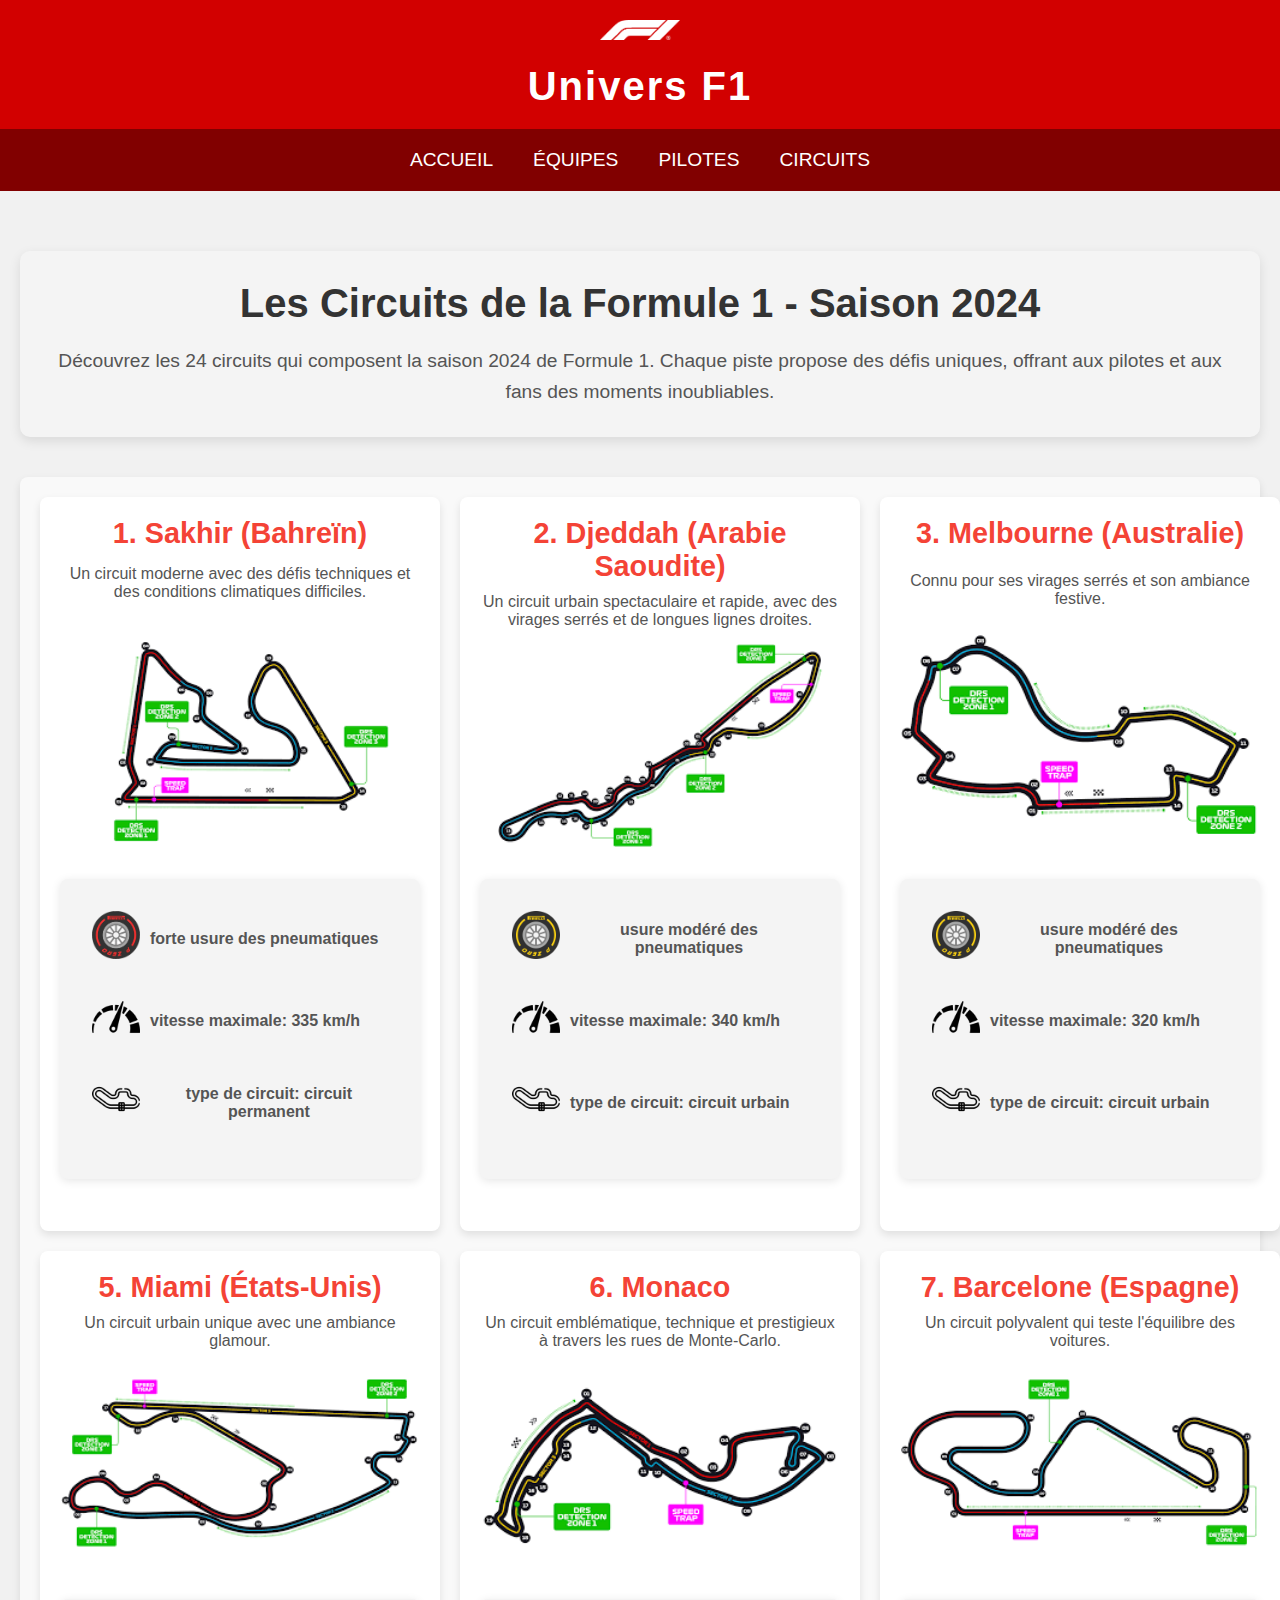
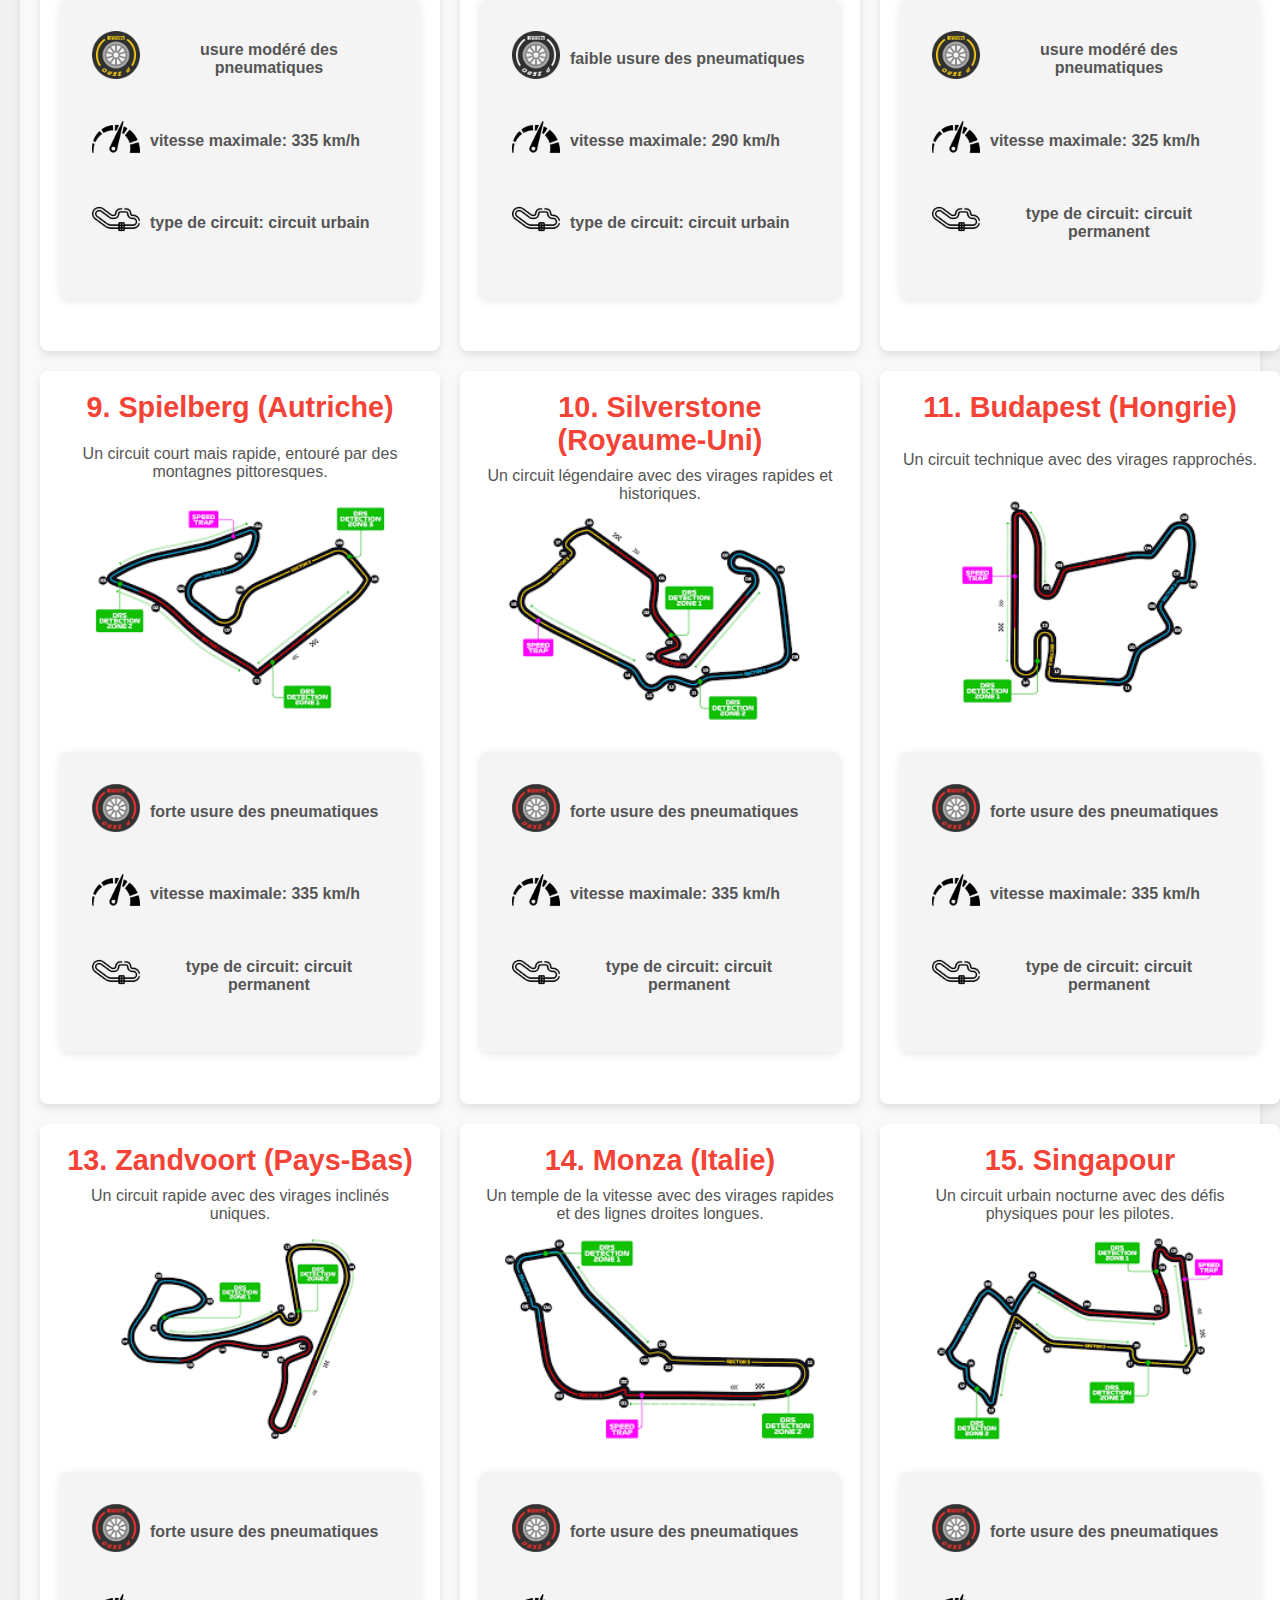
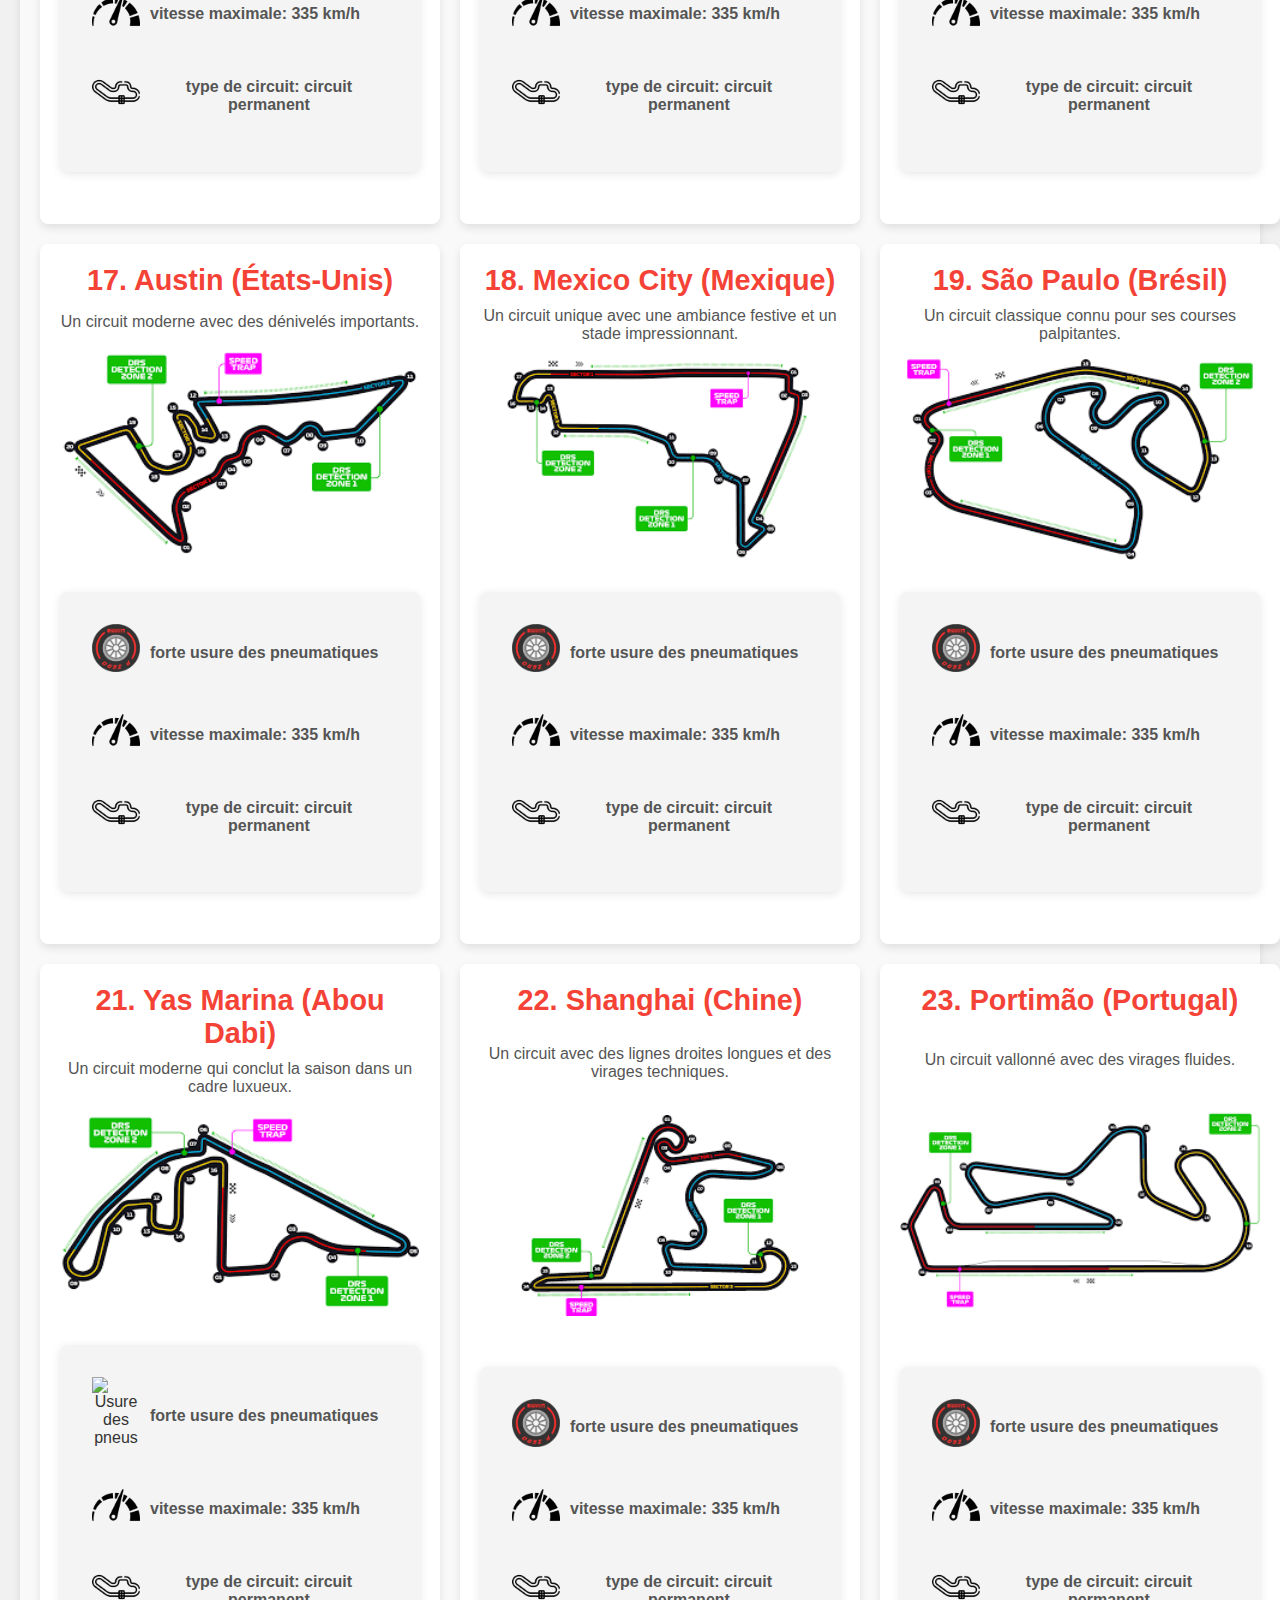
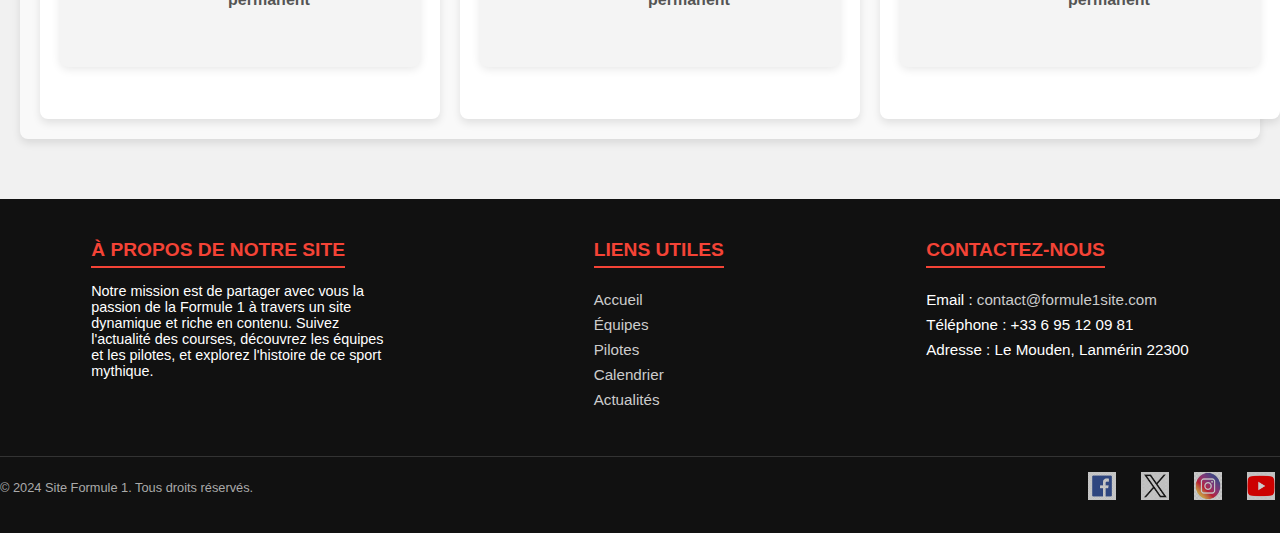
==== commit e77d5d04: "modif" ====
--- a/circuits.html
+++ b/circuits.html
@@ -23,15 +23,8 @@
             <li><a href="index.html">Accueil</a></li>
             <li><a href="teams.html">Équipes</a></li>
             <li><a href="drivers.html">Pilotes</a></li>
-            <li><a href="schedule.html">Calendrier</a></li>
-            <li><a href="news.html">Actualités</a></li>
-            <li class="dropdown">
-                <a href="javascript:void(0)">Plus</a>
-                <ul class="dropdown-content">
-                    <li><a href="circuits.html">Circuits</a></li>
-                    <li><a href="gallery.html">Galerie</a></li>
-                    <li><a href="shop.html">Boutique</a></li>
-                </ul>
+            <li><a href="circuits.html">Circuits</a></li>
+            
             </li>
         </ul>
     </nav>
@@ -71,15 +64,15 @@
                 <div class="info">
                     <div class="info-item">
                         <img src="images/medium.png" style="width: 3em;" alt="Usure des pneus">
-                        <p><strong> forte usure des pneumatiques</strong></p>
-                    </div>
-                    <div class="info-item">
-                        <img src="images/compteur-de-vitesse.png" style="width: 3em;" alt="Vitesse maximale">
-                        <p><strong> vitesse maximale: 335 km/h</strong></p>
-                    </div>
-                    <div class="info-item">
-                        <img src="images/piste-de-course.png" style="width: 3em;" alt="Type de circuit">
-                        <p><strong> type de circuit: circuit permanent</strong></p>
+                        <p><strong> usure modéré des pneumatiques</strong></p>
+                    </div>
+                    <div class="info-item">
+                        <img src="images/compteur-de-vitesse.png" style="width: 3em;" alt="Vitesse maximale">
+                        <p><strong> vitesse maximale: 340 km/h</strong></p>
+                    </div>
+                    <div class="info-item">
+                        <img src="images/piste-de-course.png" style="width: 3em;" alt="Type de circuit">
+                        <p><strong> type de circuit: circuit urbain</strong></p>
                     </div>
                 </div>
             </div>
@@ -89,16 +82,16 @@
                 <img src="images/melbourne.png" alt="Circuit de Melbourne">
                 <div class="info">
                     <div class="info-item">
-                        <img src="images/hard.png" style="width: 3em;" alt="Usure des pneus">
-                        <p><strong> forte usure des pneumatiques</strong></p>
-                    </div>
-                    <div class="info-item">
-                        <img src="images/compteur-de-vitesse.png" style="width: 3em;" alt="Vitesse maximale">
-                        <p><strong> vitesse maximale: 335 km/h</strong></p>
-                    </div>
-                    <div class="info-item">
-                        <img src="images/piste-de-course.png" style="width: 3em;" alt="Type de circuit">
-                        <p><strong> type de circuit: circuit permanent</strong></p>
+                        <img src="images/medium.png" style="width: 3em;" alt="Usure des pneus">
+                        <p><strong> usure modéré des pneumatiques</strong></p>
+                    </div>
+                    <div class="info-item">
+                        <img src="images/compteur-de-vitesse.png" style="width: 3em;" alt="Vitesse maximale">
+                        <p><strong> vitesse maximale: 320 km/h</strong></p>
+                    </div>
+                    <div class="info-item">
+                        <img src="images/piste-de-course.png" style="width: 3em;" alt="Type de circuit">
+                        <p><strong> type de circuit: circuit urbain</strong></p>
                     </div>
                 </div>
             </div>
@@ -108,16 +101,16 @@
                 <img src="images/imola.png" alt="Circuit d'Imola">
                 <div class="info">
                     <div class="info-item">
-                        <img src="images/soft.png" style="width: 3em;" alt="Usure des pneus">
-                        <p><strong> forte usure des pneumatiques</strong></p>
-                    </div>
-                    <div class="info-item">
-                        <img src="images/compteur-de-vitesse.png" style="width: 3em;" alt="Vitesse maximale">
-                        <p><strong> vitesse maximale: 335 km/h</strong></p>
-                    </div>
-                    <div class="info-item">
-                        <img src="images/piste-de-course.png" style="width: 3em;" alt="Type de circuit">
-                        <p><strong> type de circuit: circuit permanent</strong></p>
+                        <img src="images/medium.png" style="width: 3em;" alt="Usure des pneus">
+                        <p><strong> usure modéré des pneumatiques</strong></p>
+                    </div>
+                    <div class="info-item">
+                        <img src="images/compteur-de-vitesse.png" style="width: 3em;" alt="Vitesse maximale">
+                        <p><strong> vitesse maximale: 330 km/h</strong></p>
+                    </div>
+                    <div class="info-item">
+                        <img src="images/piste-de-course.png" style="width: 3em;" alt="Type de circuit">
+                        <p><strong> type de circuit: circuit urbain</strong></p>
                     </div>
                 </div>
             </div>
@@ -127,16 +120,16 @@
                 <img src="images/miami.png" alt="Circuit de Miami">
                 <div class="info">
                     <div class="info-item">
-                        <img src="images/soft.png" style="width: 3em;" alt="Usure des pneus">
-                        <p><strong> forte usure des pneumatiques</strong></p>
-                    </div>
-                    <div class="info-item">
-                        <img src="images/compteur-de-vitesse.png" style="width: 3em;" alt="Vitesse maximale">
-                        <p><strong> vitesse maximale: 335 km/h</strong></p>
-                    </div>
-                    <div class="info-item">
-                        <img src="images/piste-de-course.png" style="width: 3em;" alt="Type de circuit">
-                        <p><strong> type de circuit: circuit permanent</strong></p>
+                        <img src="images/medium.png" style="width: 3em;" alt="Usure des pneus">
+                        <p><strong> usure modéré des pneumatiques</strong></p>
+                    </div>
+                    <div class="info-item">
+                        <img src="images/compteur-de-vitesse.png" style="width: 3em;" alt="Vitesse maximale">
+                        <p><strong> vitesse maximale: 335 km/h</strong></p>
+                    </div>
+                    <div class="info-item">
+                        <img src="images/piste-de-course.png" style="width: 3em;" alt="Type de circuit">
+                        <p><strong> type de circuit: circuit urbain</strong></p>
                     </div>
                 </div>
             </div>
@@ -146,16 +139,16 @@
                 <img src="images/monaco.png" alt="Circuit de Monaco">
                 <div class="info">
                     <div class="info-item">
-                        <img src="images/soft.png" style="width: 3em;" alt="Usure des pneus">
-                        <p><strong> forte usure des pneumatiques</strong></p>
-                    </div>
-                    <div class="info-item">
-                        <img src="images/compteur-de-vitesse.png" style="width: 3em;" alt="Vitesse maximale">
-                        <p><strong> vitesse maximale: 335 km/h</strong></p>
-                    </div>
-                    <div class="info-item">
-                        <img src="images/piste-de-course.png" style="width: 3em;" alt="Type de circuit">
-                        <p><strong> type de circuit: circuit permanent</strong></p>
+                        <img src="images/hard.png" style="width: 3em;" alt="Usure des pneus">
+                        <p><strong>faible usure des pneumatiques</strong></p>
+                    </div>
+                    <div class="info-item">
+                        <img src="images/compteur-de-vitesse.png" style="width: 3em;" alt="Vitesse maximale">
+                        <p><strong> vitesse maximale: 290 km/h</strong></p>
+                    </div>
+                    <div class="info-item">
+                        <img src="images/piste-de-course.png" style="width: 3em;" alt="Type de circuit">
+                        <p><strong> type de circuit: circuit urbain</strong></p>
                     </div>
                 </div>
             </div>
@@ -165,12 +158,12 @@
                 <img src="images/barcelone.png" alt="Circuit de Barcelone">
                 <div class="info">
                     <div class="info-item">
-                        <img src="images/soft.png" style="width: 3em;" alt="Usure des pneus">
-                        <p><strong> forte usure des pneumatiques</strong></p>
-                    </div>
-                    <div class="info-item">
-                        <img src="images/compteur-de-vitesse.png" style="width: 3em;" alt="Vitesse maximale">
-                        <p><strong> vitesse maximale: 335 km/h</strong></p>
+                        <img src="images/medium.png" style="width: 3em;" alt="Usure des pneus">
+                        <p><strong> usure modéré des pneumatiques</strong></p>
+                    </div>
+                    <div class="info-item">
+                        <img src="images/compteur-de-vitesse.png" style="width: 3em;" alt="Vitesse maximale">
+                        <p><strong> vitesse maximale: 325 km/h</strong></p>
                     </div>
                     <div class="info-item">
                         <img src="images/piste-de-course.png" style="width: 3em;" alt="Type de circuit">
@@ -184,12 +177,12 @@
                 <img src="images/montreal.png" alt="Circuit de Montréal">
                 <div class="info">
                     <div class="info-item">
-                        <img src="images/soft.png" style="width: 3em;" alt="Usure des pneus">
-                        <p><strong> forte usure des pneumatiques</strong></p>
-                    </div>
-                    <div class="info-item">
-                        <img src="images/compteur-de-vitesse.png" style="width: 3em;" alt="Vitesse maximale">
-                        <p><strong> vitesse maximale: 335 km/h</strong></p>
+                        <img src="images/medium.png" style="width: 3em;" alt="Usure des pneus">
+                        <p><strong> usure modéré des pneumatiques</strong></p>
+                    </div>
+                    <div class="info-item">
+                        <img src="images/compteur-de-vitesse.png" style="width: 3em;" alt="Vitesse maximale">
+                        <p><strong> vitesse maximale: 340 km/h</strong></p>
                     </div>
                     <div class="info-item">
                         <img src="images/piste-de-course.png" style="width: 3em;" alt="Type de circuit">
